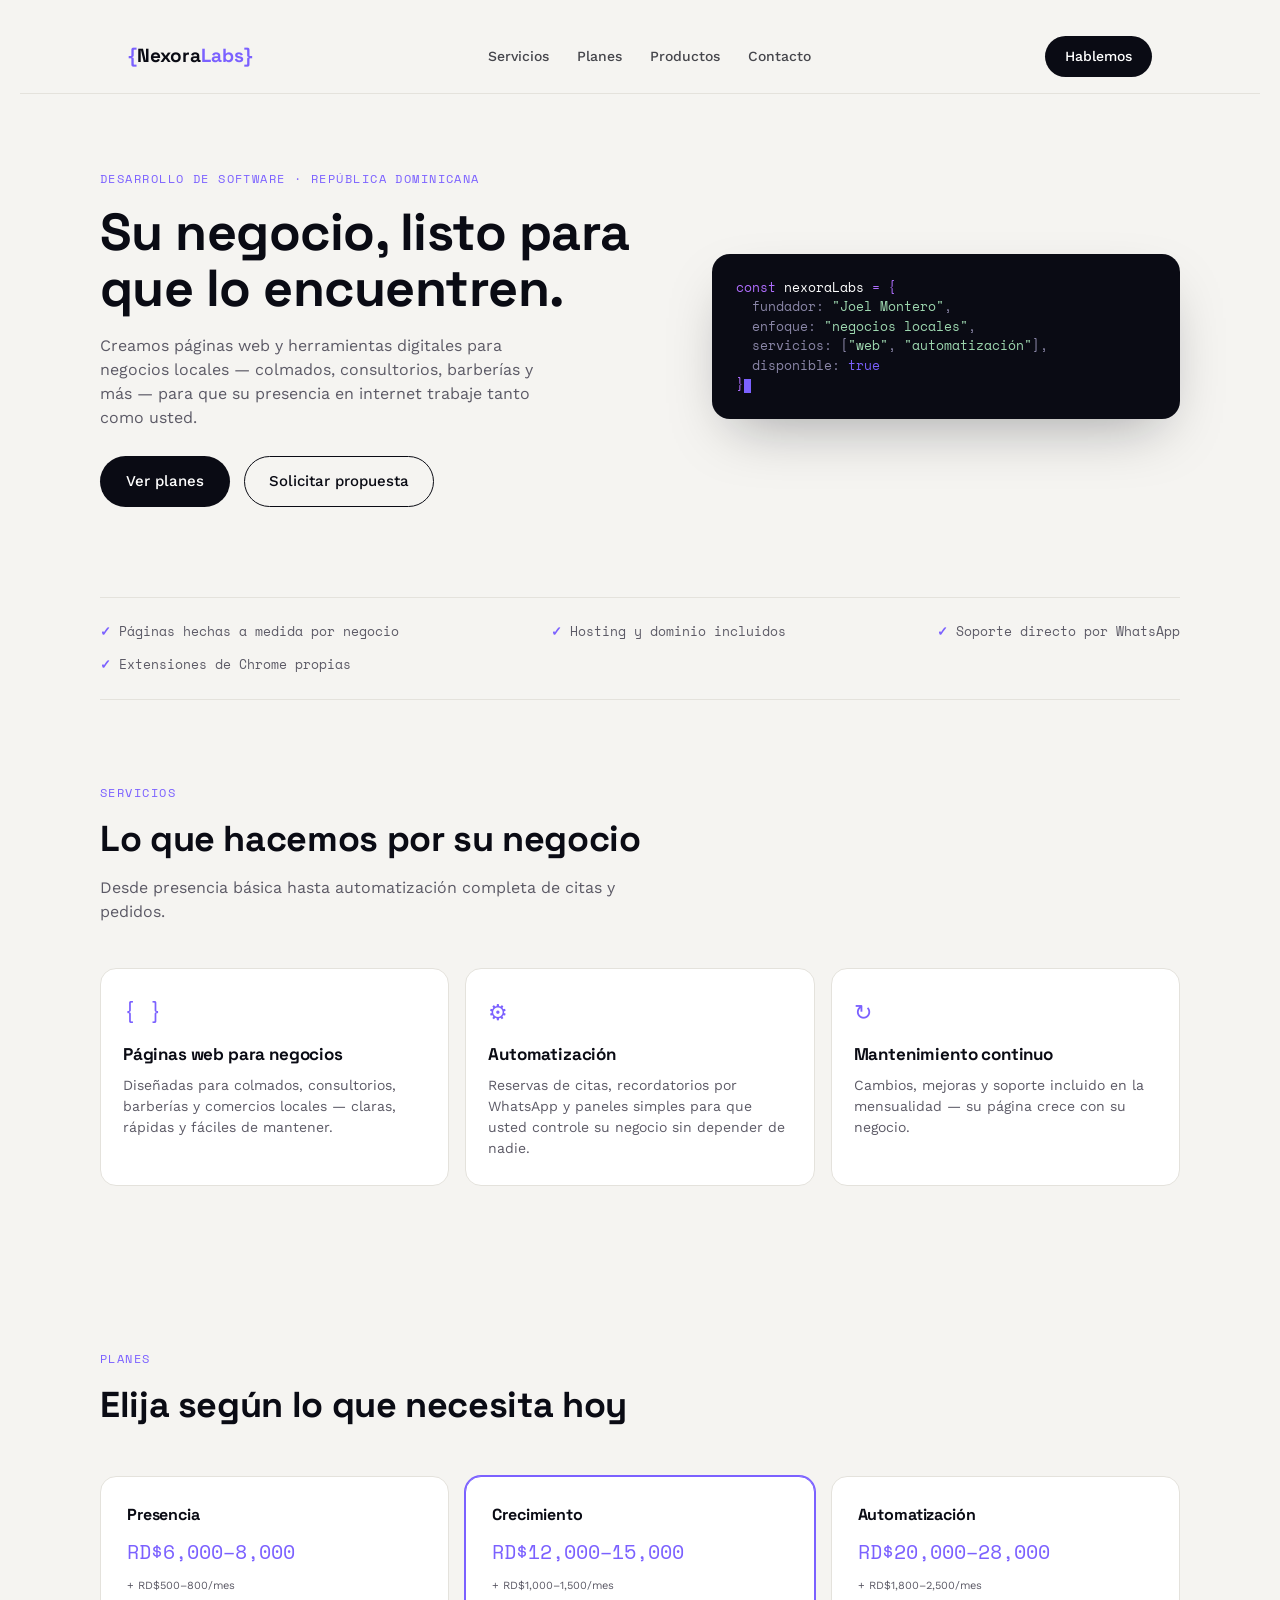
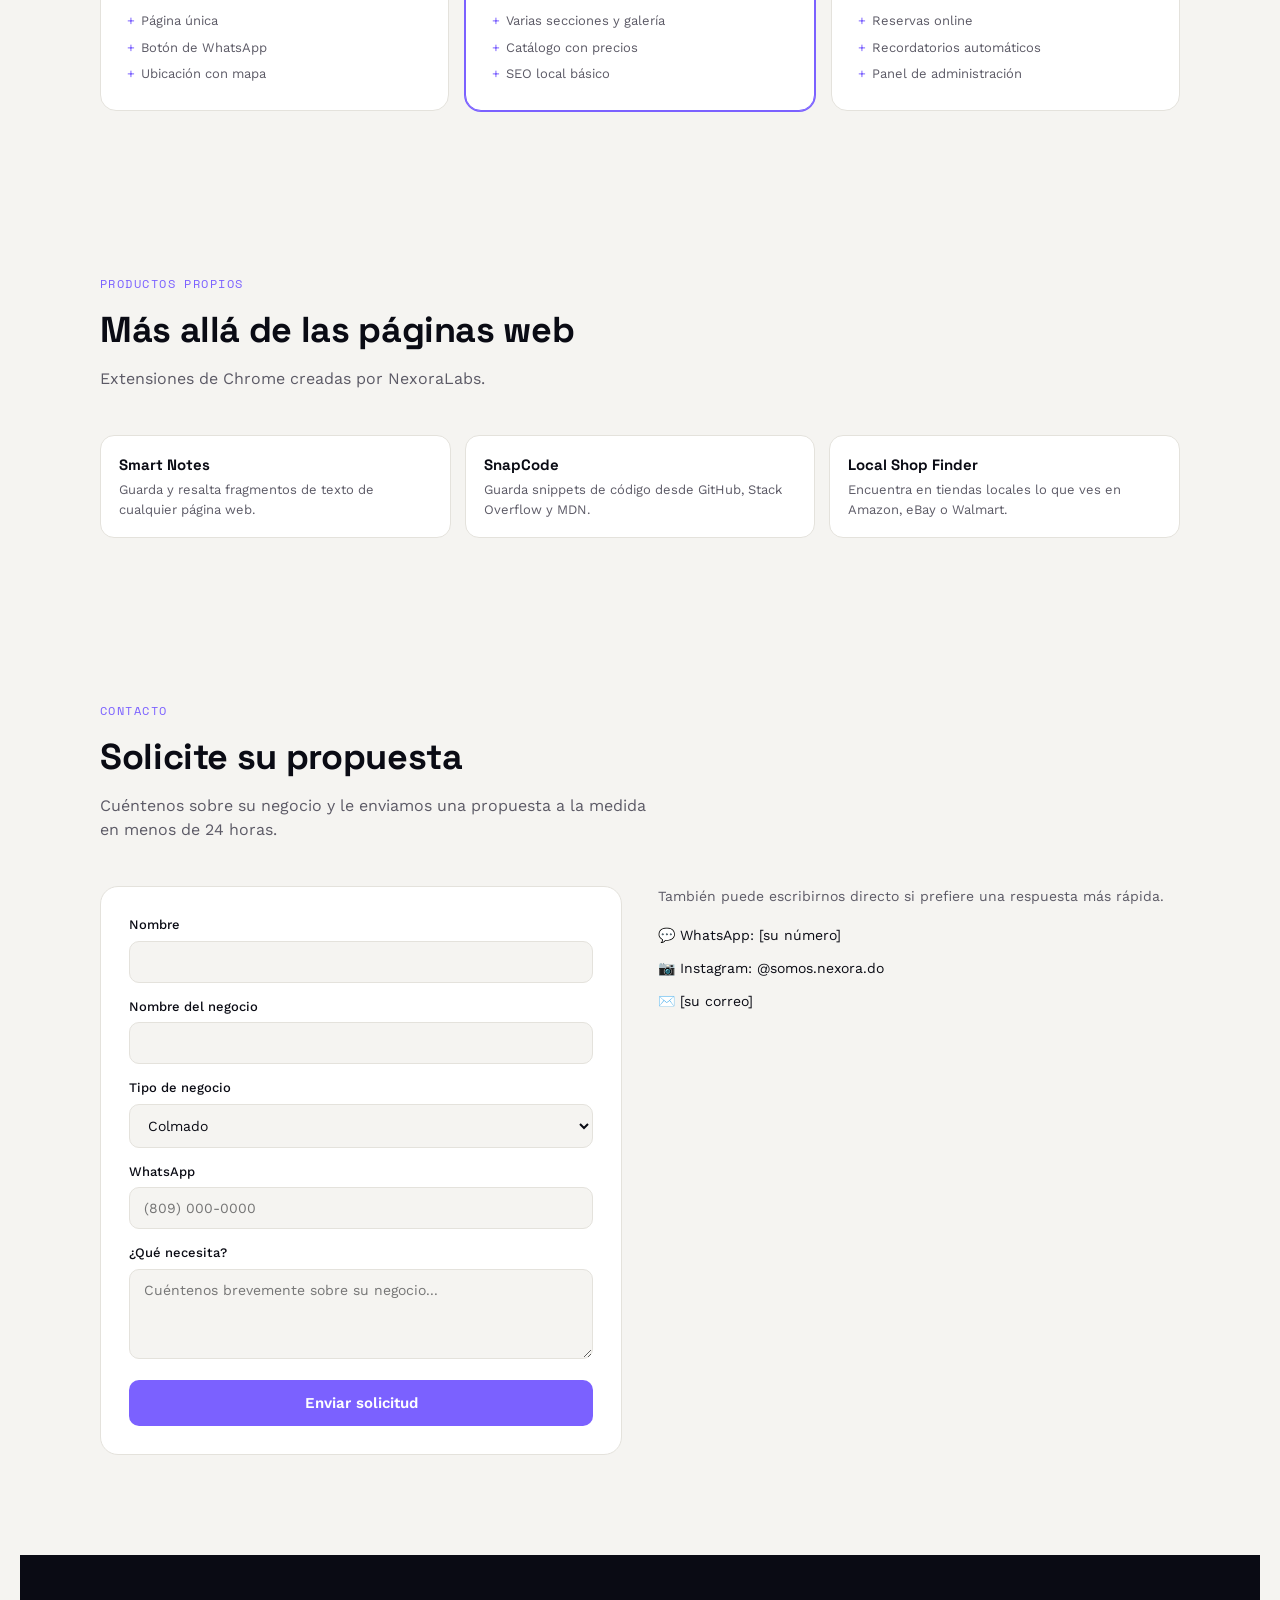
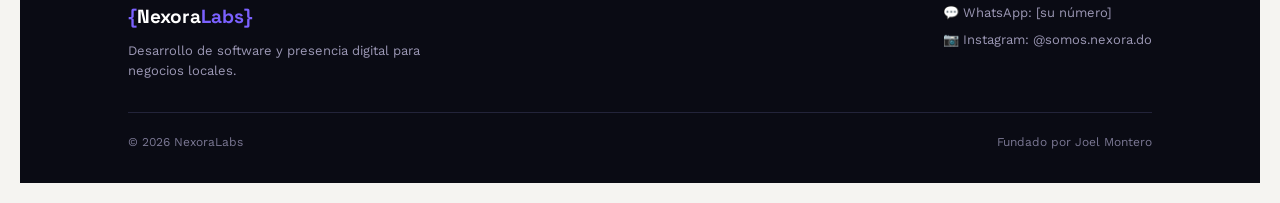
==== index.html @ 8084c81e "Refactor styles and structure for improved responsiveness and readability; add initial HTML layout a" ====
<!DOCTYPE html>
<html lang="es">
<head>
<meta charset="UTF-8">
<meta name="viewport" content="width=device-width, initial-scale=1.0">
<title>NexoraLabs — Páginas web y automatización para negocios locales</title>
<meta name="description" content="NexoraLabs crea páginas web y herramientas de automatización para negocios locales en República Dominicana: colmados, consultorios, barberías y más. Presencia digital, reservas online y soporte incluido.">
<meta name="keywords" content="páginas web República Dominicana, diseño web negocios locales, página web colmado, página web consultorio dental, NexoraLabs, presencia digital Santo Domingo">
<meta name="robots" content="index, follow">
<meta name="author" content="Joel Montero — NexoraLabs">
<link rel="canonical" href="https://nexoralabs.com/">

<meta property="og:type" content="website">
<meta property="og:title" content="NexoraLabs — Presencia digital para tu negocio">
<meta property="og:description" content="Páginas web y automatización para negocios locales: colmados, consultorios, barberías y más. Presencia digital lista en días, no en meses.">
<meta property="og:url" content="https://nexoralabs.com/">
<meta property="og:locale" content="es_DO">

<meta name="twitter:card" content="summary">
<meta name="twitter:title" content="NexoraLabs — Presencia digital para tu negocio">
<meta name="twitter:description" content="Páginas web y automatización para negocios locales en República Dominicana.">
<link rel="icon" type="image/svg+xml" href="data:image/svg+xml,%3Csvg xmlns='http://www.w3.org/2000/svg' viewBox='0 0 64 64'%3E%3Crect width='64' height='64' rx='14' fill='%230A0B14'/%3E%3Ctext x='32' y='42' font-family='monospace' font-size='30' font-weight='700' fill='%237B61FF' text-anchor='middle'%3E%7B%7D%3C/text%3E%3C/svg%3E">
<link rel="preconnect" href="https://fonts.googleapis.com">
<link href="https://fonts.googleapis.com/css2?family=Space+Grotesk:wght@500;600;700&family=Work+Sans:wght@400;500;600&family=Space+Mono:wght@400;700&display=swap" rel="stylesheet">
<link rel="stylesheet" href="styles.css">
</head>
<body>

<header>
  <div class="wrap nav">
    <div class="logo"><span class="brace">{</span>Nexora<span class="brace">Labs</span><span class="brace">}</span></div>
    <nav class="nav-links" id="navLinks">
      <a href="#servicios">Servicios</a>
      <a href="#planes">Planes</a>
      <a href="#productos">Productos</a>
      <a href="#contacto">Contacto</a>
    </nav>
    <div style="display:flex; align-items:center; gap:10px;">
      <a href="#contacto" class="nav-cta">Hablemos</a>
      <button class="menu-btn" id="menuBtn" aria-label="Abrir menú">☰</button>
    </div>
  </div>
</header>

<section class="wrap hero">
  <div>
    <span class="eyebrow">Desarrollo de software · República Dominicana</span>
    <h1>Su negocio, listo para que lo encuentren.</h1>
    <p>Creamos páginas web y herramientas digitales para negocios locales — colmados, consultorios, barberías y más — para que su presencia en internet trabaje tanto como usted.</p>
    <div class="hero-ctas">
      <a href="#planes" class="btn-primary">Ver planes</a>
      <a href="#contacto" class="btn-ghost">Solicitar propuesta</a>
    </div>
  </div>

  <div class="code-card">
    <div class="l1">const <span style="color:#fff">nexoraLabs</span> = {</div>
    <div class="l2">fundador: <span class="str">"Joel Montero"</span>,</div>
    <div class="l2">enfoque: <span class="str">"negocios locales"</span>,</div>
    <div class="l2">servicios: [<span class="str">"web"</span>, <span class="str">"automatización"</span>],</div>
    <div class="l2">disponible: <span class="kw">true</span></div>
    <div class="l1">}<span class="cursor"></span></div>
  </div>
</section>

<div class="wrap trust">
  <div class="trust-grid">
    <div class="trust-item">Páginas hechas a medida por negocio</div>
    <div class="trust-item">Hosting y dominio incluidos</div>
    <div class="trust-item">Soporte directo por WhatsApp</div>
    <div class="trust-item">Extensiones de Chrome propias</div>
  </div>
</div>

<section class="section wrap" id="servicios">
  <div class="section-head">
    <span class="eyebrow">Servicios</span>
    <h2>Lo que hacemos por su negocio</h2>
    <p>Desde presencia básica hasta automatización completa de citas y pedidos.</p>
  </div>
  <div class="services-grid">
    <div class="service-card"><div class="brace-icon">{ }</div><h3>Páginas web para negocios</h3><p>Diseñadas para colmados, consultorios, barberías y comercios locales — claras, rápidas y fáciles de mantener.</p></div>
    <div class="service-card"><div class="brace-icon">⚙</div><h3>Automatización</h3><p>Reservas de citas, recordatorios por WhatsApp y paneles simples para que usted controle su negocio sin depender de nadie.</p></div>
    <div class="service-card"><div class="brace-icon">↻</div><h3>Mantenimiento continuo</h3><p>Cambios, mejoras y soporte incluido en la mensualidad — su página crece con su negocio.</p></div>
  </div>
</section>

<section class="section wrap" id="planes">
  <div class="section-head">
    <span class="eyebrow">Planes</span>
    <h2>Elija según lo que necesita hoy</h2>
  </div>
  <div class="plans">
    <div class="plan-card">
      <h3>Presencia</h3>
      <div class="plan-price">RD$6,000–8,000<br><small>+ RD$500–800/mes</small></div>
      <div class="plan-list">
        <div><span>+</span>Página única</div>
        <div><span>+</span>Botón de WhatsApp</div>
        <div><span>+</span>Ubicación con mapa</div>
      </div>
    </div>
    <div class="plan-card highlight">
      <h3>Crecimiento</h3>
      <div class="plan-price">RD$12,000–15,000<br><small>+ RD$1,000–1,500/mes</small></div>
      <div class="plan-list">
        <div><span>+</span>Varias secciones y galería</div>
        <div><span>+</span>Catálogo con precios</div>
        <div><span>+</span>SEO local básico</div>
      </div>
    </div>
    <div class="plan-card">
      <h3>Automatización</h3>
      <div class="plan-price">RD$20,000–28,000<br><small>+ RD$1,800–2,500/mes</small></div>
      <div class="plan-list">
        <div><span>+</span>Reservas online</div>
        <div><span>+</span>Recordatorios automáticos</div>
        <div><span>+</span>Panel de administración</div>
      </div>
    </div>
  </div>
</section>

<section class="section wrap" id="productos">
  <div class="section-head">
    <span class="eyebrow">Productos propios</span>
    <h2>Más allá de las páginas web</h2>
    <p>Extensiones de Chrome creadas por NexoraLabs.</p>
  </div>
  <div class="products-strip">
    <div class="product-pill"><b>Smart Notes</b><span>Guarda y resalta fragmentos de texto de cualquier página web.</span></div>
    <div class="product-pill"><b>SnapCode</b><span>Guarda snippets de código desde GitHub, Stack Overflow y MDN.</span></div>
    <div class="product-pill"><b>Local Shop Finder</b><span>Encuentra en tiendas locales lo que ves en Amazon, eBay o Walmart.</span></div>
  </div>
</section>

<section class="section wrap" id="contacto">
  <div class="section-head">
    <span class="eyebrow">Contacto</span>
    <h2>Solicite su propuesta</h2>
    <p>Cuéntenos sobre su negocio y le enviamos una propuesta a la medida en menos de 24 horas.</p>
  </div>
  <div class="contact-grid">
    <form class="contact-form" id="contactForm" action="https://formspree.io/f/xrpzrrrn" method="POST">
      <div class="field">
        <label for="nombre">Nombre</label>
        <input type="text" id="nombre" name="nombre" required>
      </div>
      <div class="field">
        <label for="negocio">Nombre del negocio</label>
        <input type="text" id="negocio" name="negocio" required>
      </div>
      <div class="field">
        <label for="tipo">Tipo de negocio</label>
        <select id="tipo" name="tipo">
          <option>Colmado</option>
          <option>Consultorio dental</option>
          <option>Barbería</option>
          <option>Otro negocio local</option>
        </select>
      </div>
      <div class="field">
        <label for="whatsapp">WhatsApp</label>
        <input type="tel" id="whatsapp" name="whatsapp" placeholder="(809) 000-0000" required>
      </div>
      <div class="field">
        <label for="mensaje">¿Qué necesita?</label>
        <textarea id="mensaje" name="mensaje" placeholder="Cuéntenos brevemente sobre su negocio..."></textarea>
      </div>
      <button type="submit" class="form-submit" id="formSubmit">Enviar solicitud</button>
      <div class="form-msg" id="formMsg"></div>
    </form>

    <div class="contact-side">
      <p>También puede escribirnos directo si prefiere una respuesta más rápida.</p>
      <div class="contact-detail">💬 WhatsApp: [su número]</div>
      <div class="contact-detail">📷 Instagram: @somos.nexora.do</div>
      <div class="contact-detail">✉️ [su correo]</div>
    </div>
  </div>
</section>

<footer>
  <div class="wrap">
    <div class="foot-top">
      <div>
        <div class="logo" style="margin-bottom:10px;"><span class="brace">{</span>Nexora<span class="brace">Labs</span><span class="brace">}</span></div>
        <p style="max-width:300px;">Desarrollo de software y presencia digital para negocios locales.</p>
      </div>
      <div>
        <p style="margin-bottom:8px;">💬 WhatsApp: [su número]</p>
        <p>📷 Instagram: @somos.nexora.do</p>
      </div>
    </div>
    <div class="foot-bottom">
      <span>© 2026 NexoraLabs</span>
      <span>Fundado por Joel Montero</span>
    </div>
  </div>
</footer>

<script src="script.js"></script>
</body>
</html>
---- styles.css ----
:root {
  --ink: #0a0b14;
  --bg: #f5f4f1;
  --card: #ffffff;
  --violet: #7b61ff;
  --lila: #b06eff;
  --violet-soft: #ede9ff;
  --line: #e4e2dc;
  --text-soft: #5c5a66;
  --green: #3eae5c;
  --green-bg: #e8f6ec;
  --red: #c6482e;
  --red-bg: #fbeae6;
}
* {
  box-sizing: border-box;
  margin: 0;
  padding: 0;
}
html {
  scroll-behavior: smooth;
}
body {
  background: var(--bg);
  color: var(--ink);
  font-family: "Work Sans", sans-serif;
  line-height: 1.5;
  -webkit-font-smoothing: antialiased;
  margin: 20px;
}
h1,
h2,
h3 {
  font-family: "Space Grotesk", sans-serif;
  letter-spacing: -0.01em;
}
a {
  color: inherit;
  text-decoration: none;
}
.wrap {
  max-width: 1080px;
  margin: 0 auto;
  padding: 0 clamp(18px, 5vw, 28px);
}
.eyebrow {
  font-family: "Space Mono", monospace;
  font-size: 12px;
  text-transform: uppercase;
  letter-spacing: 0.12em;
  color: var(--violet);
}
.brace {
  color: var(--violet);
}

header {
  position: sticky;
  top: 0;
  z-index: 50;
  background: rgba(245, 244, 241, 0.9);
  backdrop-filter: blur(6px);
  border-bottom: 1px solid var(--line);
}
.nav {
  display: flex;
  align-items: center;
  justify-content: space-between;
  padding: 16px clamp(18px, 5vw, 28px);
}
.logo {
  font-family: "Space Grotesk", sans-serif;
  font-size: 19px;
  font-weight: 700;
}
.nav-links {
  display: flex;
  gap: 28px;
  font-size: 14px;
  font-weight: 500;
}
.nav-links a {
  opacity: 0.75;
}
.nav-cta {
  background: var(--ink);
  color: #fff;
  padding: 10px 20px;
  border-radius: 100px;
  font-size: 14px;
  font-weight: 500;
  border: none;
  cursor: pointer;
  font-family: inherit;
}
.menu-btn {
  display: none;
  background: none;
  border: none;
  font-size: 22px;
  cursor: pointer;
  color: var(--ink);
}
@media (max-width: 720px) {
  .nav-links {
    display: none;
    position: absolute;
    top: 100%;
    left: 0;
    right: 0;
    background: var(--bg);
    flex-direction: column;
    gap: 0;
    border-bottom: 1px solid var(--line);
    padding: 8px 0;
    box-shadow: 0 12px 24px -12px rgba(10, 11, 20, 0.15);
  }
  .nav-links.open {
    display: flex;
  }
  .nav-links a {
    padding: 14px clamp(18px, 5vw, 28px);
    border-top: 1px solid var(--line);
  }
  .nav-links a:first-child {
    border-top: none;
  }
  .menu-btn {
    display: block;
  }
  .nav-cta {
    display: none;
  }
}

.hero {
  padding: 72px 0 90px;
  display: grid;
  grid-template-columns: 1.1fr 0.9fr;
  gap: 40px;
  align-items: center;
}
@media (max-width: 900px) {
  .hero {
    grid-template-columns: 1fr;
    gap: 32px;
    padding: 48px 0 56px;
  }
}
.hero h1 {
  font-size: clamp(34px, 5vw, 52px);
  line-height: 1.08;
  margin: 14px 0 18px;
}
.hero p {
  font-size: 16px;
  color: var(--text-soft);
  max-width: 460px;
  margin-bottom: 26px;
}
.hero-ctas {
  display: flex;
  gap: 14px;
  flex-wrap: wrap;
}
.btn-primary {
  background: var(--ink);
  color: #fff;
  padding: 14px 26px;
  border-radius: 100px;
  font-weight: 500;
  font-size: 15px;
  border: none;
  cursor: pointer;
  font-family: inherit;
}
.btn-ghost {
  border: 1px solid var(--ink);
  color: var(--ink);
  padding: 13px 24px;
  border-radius: 100px;
  font-weight: 500;
  font-size: 15px;
  background: none;
  cursor: pointer;
  font-family: inherit;
}

.code-card {
  background: var(--ink);
  border-radius: 18px;
  padding: 24px;
  font-family: "Space Mono", monospace;
  font-size: 13px;
  color: #c9c2e0;
  box-shadow: 0 24px 60px -20px rgba(10, 11, 20, 0.35);
}
.code-card .l1 {
  color: var(--lila);
}
.code-card .l2 {
  color: #8b87a8;
  margin-left: 16px;
}
.code-card .kw {
  color: var(--violet);
}
.code-card .str {
  color: #9ed8b0;
}
.cursor {
  display: inline-block;
  width: 7px;
  height: 14px;
  background: var(--violet);
  animation: blink 1s infinite;
  vertical-align: middle;
}
@keyframes blink {
  0%,
  50% {
    opacity: 1;
  }
  51%,
  100% {
    opacity: 0;
  }
}

.trust {
  border-top: 1px solid var(--line);
  border-bottom: 1px solid var(--line);
  padding: 24px 0;
}
.trust-grid {
  display: flex;
  flex-wrap: wrap;
  gap: 14px 44px;
  justify-content: space-between;
}
.trust-item {
  display: flex;
  align-items: center;
  gap: 8px;
  font-family: "Space Mono", monospace;
  font-size: 13px;
  color: var(--text-soft);
  white-space: nowrap;
}
.trust-item::before {
  content: "✓";
  color: var(--violet);
  font-weight: 700;
}
@media (max-width: 720px) {
  .trust-grid {
    flex-direction: column;
    gap: 12px;
  }
  .trust-item {
    white-space: normal;
    border-bottom: 1px solid var(--line);
    padding-bottom: 12px;
  }
  .trust-item:last-child {
    border-bottom: none;
    padding-bottom: 0;
  }
}

.section {
  padding: 80px 0;
}
.section-head {
  max-width: 560px;
  margin-bottom: 44px;
}
.section-head h2 {
  font-size: clamp(26px, 3.5vw, 36px);
  margin-top: 8px;
}
.section-head p {
  color: var(--text-soft);
  margin-top: 10px;
}

.services-grid {
  display: grid;
  grid-template-columns: repeat(3, 1fr);
  gap: 16px;
}
@media (max-width: 900px) {
  .services-grid {
    grid-template-columns: repeat(2, 1fr);
  }
}
@media (max-width: 560px) {
  .services-grid {
    grid-template-columns: 1fr;
  }
}
.service-card {
  background: var(--card);
  border: 1px solid var(--line);
  border-radius: 16px;
  padding: 26px 22px;
}
.service-card .brace-icon {
  font-family: "Space Mono", monospace;
  font-size: 22px;
  color: var(--violet);
  margin-bottom: 14px;
}
.service-card h3 {
  font-size: 17px;
  margin-bottom: 8px;
}
.service-card p {
  font-size: 14px;
  color: var(--text-soft);
}

.plans {
  display: grid;
  grid-template-columns: repeat(3, 1fr);
  gap: 16px;
}
@media (max-width: 900px) {
  .plans {
    grid-template-columns: repeat(2, 1fr);
  }
}
@media (max-width: 560px) {
  .plans {
    grid-template-columns: 1fr;
  }
}
.plan-card {
  background: var(--card);
  border: 1px solid var(--line);
  border-radius: 16px;
  padding: 26px;
}
.plan-card.highlight {
  border-color: var(--violet);
  box-shadow: 0 0 0 1px var(--violet);
}
.plan-card h3 {
  font-size: 16px;
  margin-bottom: 4px;
}
.plan-price {
  font-family: "Space Mono", monospace;
  font-size: 20px;
  margin: 10px 0 4px;
  color: var(--violet);
}
.plan-price small {
  font-size: 11px;
  color: var(--text-soft);
  font-family: "Work Sans", sans-serif;
}
.plan-list {
  margin-top: 14px;
  font-size: 13px;
  color: var(--text-soft);
  display: flex;
  flex-direction: column;
  gap: 7px;
}
.plan-list span {
  color: var(--violet);
  margin-right: 6px;
}

.products-strip {
  display: grid;
  grid-template-columns: repeat(3, 1fr);
  gap: 14px;
}
@media (max-width: 900px) {
  .products-strip {
    grid-template-columns: repeat(2, 1fr);
  }
}
@media (max-width: 560px) {
  .products-strip {
    grid-template-columns: 1fr;
  }
}
.product-pill {
  background: var(--card);
  border: 1px solid var(--line);
  border-radius: 14px;
  padding: 18px;
  font-size: 13px;
}
.product-pill b {
  display: block;
  font-family: "Space Grotesk", sans-serif;
  font-size: 15px;
  margin-bottom: 4px;
}
.product-pill span {
  color: var(--text-soft);
}

/* Formulario de contacto */
.contact-grid {
  display: grid;
  grid-template-columns: 1fr 1fr;
  gap: 36px;
  align-items: start;
}
@media (max-width: 900px) {
  .contact-grid {
    grid-template-columns: 1fr;
    gap: 28px;
  }
}
.contact-form {
  background: var(--card);
  border: 1px solid var(--line);
  border-radius: 18px;
  padding: 28px;
  display: flex;
  flex-direction: column;
  gap: 14px;
}
.field label {
  display: block;
  font-size: 13px;
  font-weight: 500;
  margin-bottom: 6px;
}
.field input,
.field select,
.field textarea {
  width: 100%;
  padding: 12px 14px;
  border-radius: 10px;
  border: 1px solid var(--line);
  font-family: inherit;
  font-size: 14px;
  background: var(--bg);
  color: var(--ink);
}
.field textarea {
  resize: vertical;
  min-height: 90px;
}
.field input:focus,
.field select:focus,
.field textarea:focus {
  outline: 2px solid var(--violet);
  outline-offset: 1px;
}
.form-submit {
  background: var(--violet);
  color: #fff;
  padding: 14px;
  border-radius: 10px;
  border: none;
  font-weight: 600;
  font-size: 15px;
  cursor: pointer;
  font-family: inherit;
}
.form-submit:disabled {
  opacity: 0.6;
  cursor: not-allowed;
}
.form-msg {
  font-size: 13px;
  padding: 12px 14px;
  border-radius: 10px;
  display: none;
}
.form-msg.show {
  display: block;
}
.form-msg.success {
  background: var(--green-bg);
  color: var(--green);
}
.form-msg.error {
  background: var(--red-bg);
  color: var(--red);
}
.contact-side p {
  color: var(--text-soft);
  font-size: 14px;
  margin-bottom: 18px;
}
.contact-detail {
  display: flex;
  align-items: center;
  gap: 10px;
  font-size: 14px;
  margin-bottom: 12px;
}

footer {
  background: var(--ink);
  color: #fff;
  padding: 48px 0 32px;
  margin-top: 20px;
}
.foot-top {
  display: flex;
  justify-content: space-between;
  flex-wrap: wrap;
  gap: 24px;
  margin-bottom: 32px;
}
footer p {
  color: #9c98b5;
  font-size: 13px;
}
.foot-bottom {
  border-top: 1px solid #23243a;
  padding-top: 20px;
  font-size: 12px;
  color: #7a7793;
  display: flex;
  justify-content: space-between;
  flex-wrap: wrap;
  gap: 8px;
}

@media (max-width: 900px) {
  .section {
    padding: 56px 0;
  }
  .contact-form {
    padding: 22px;
  }
}

@media (max-width: 480px) {
  .code-card {
    font-size: 12px;
    padding: 18px;
  }
  .section {
    padding: 48px 0;
  }
  .hero {
    padding: 36px 0 40px;
  }
  .btn-primary,
  .btn-ghost {
    width: 100%;
    text-align: center;
  }
  .hero-ctas {
    flex-direction: column;
  }
  .contact-form {
    padding: 18px;
  }
  .foot-top {
    gap: 20px;
  }
}
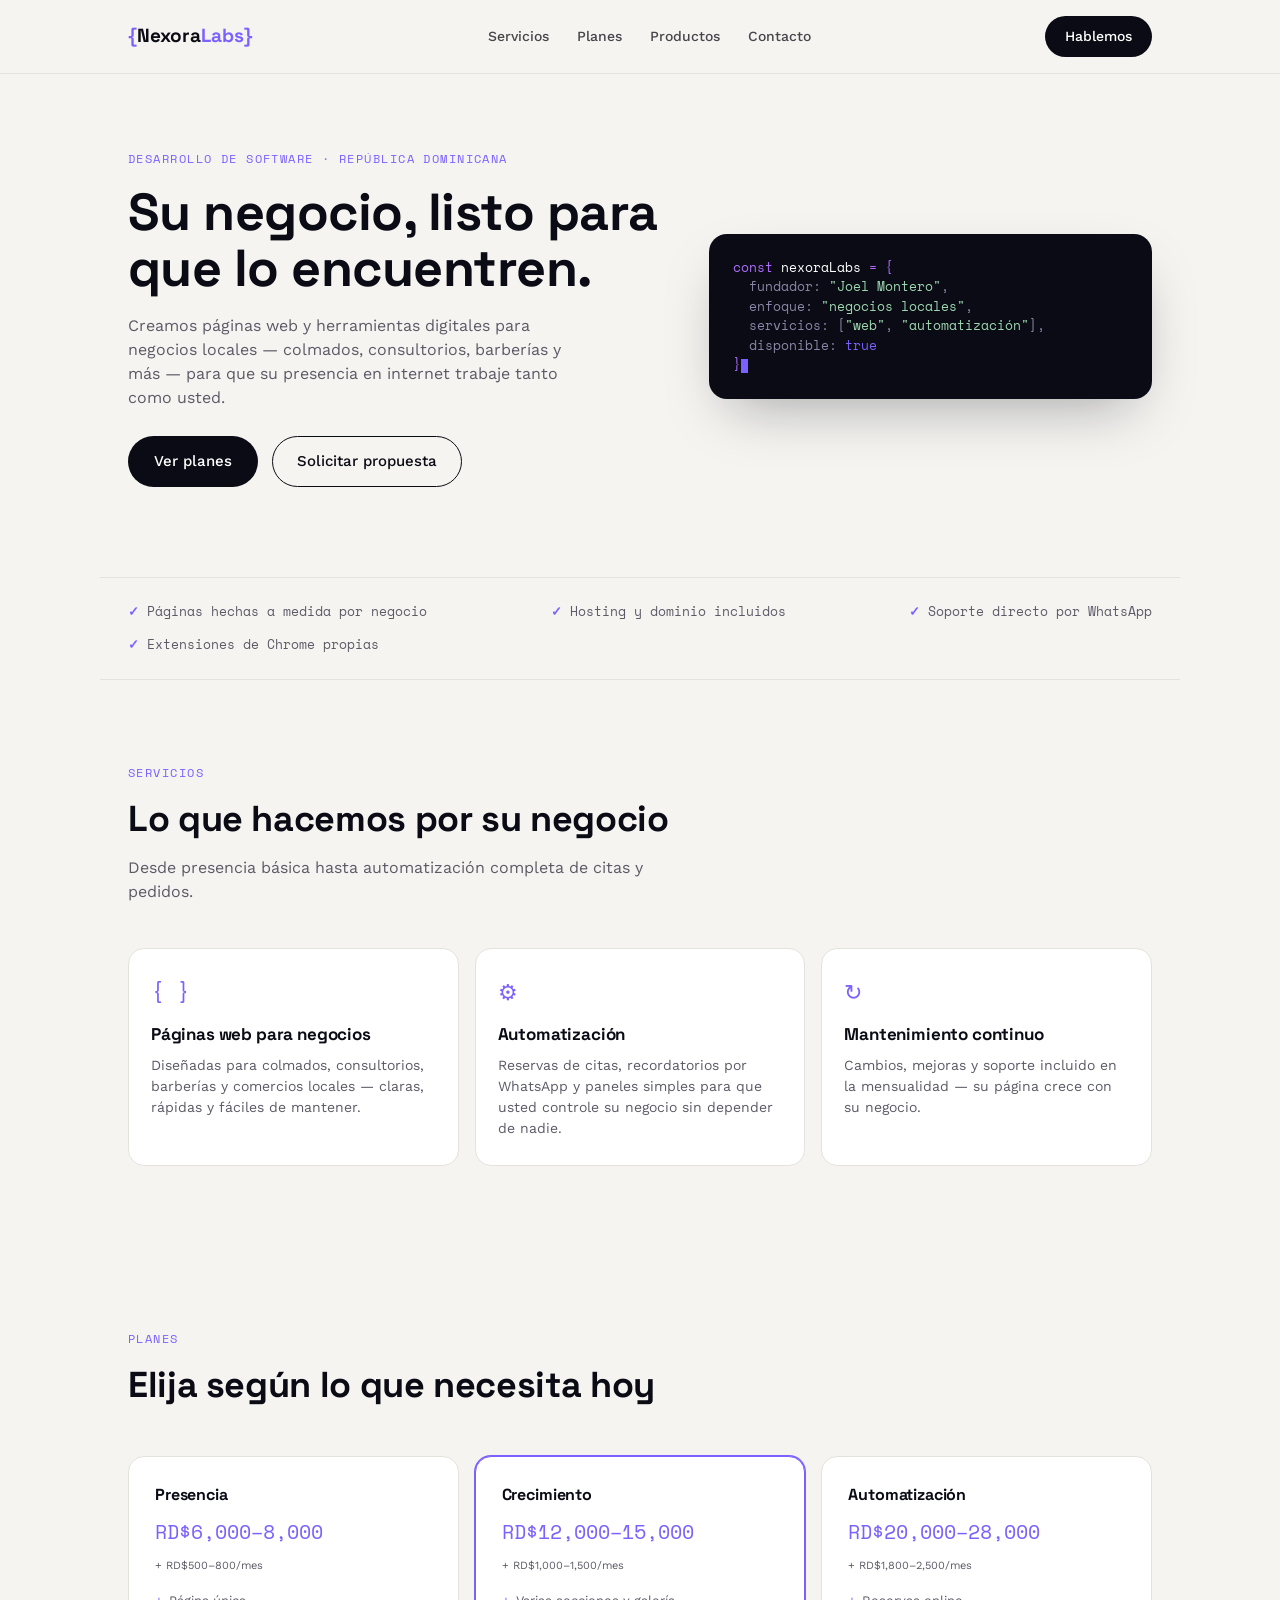
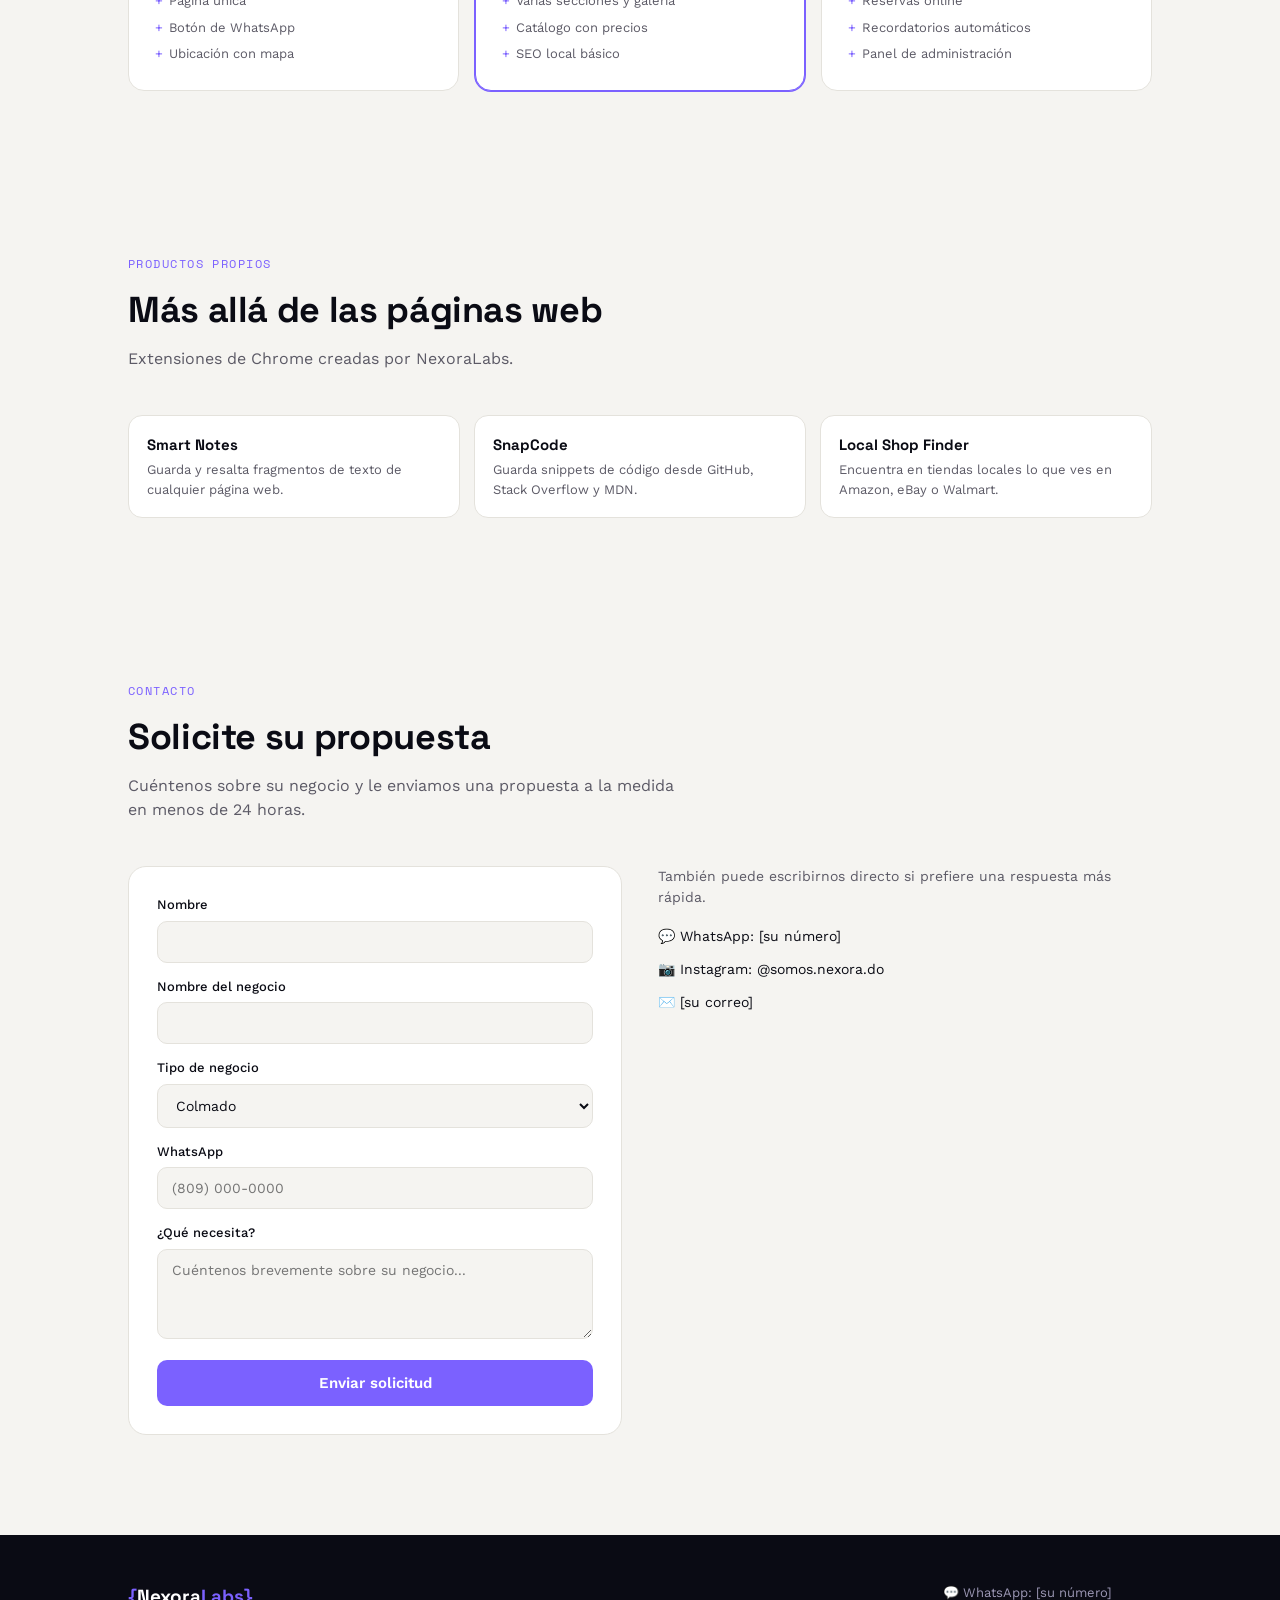
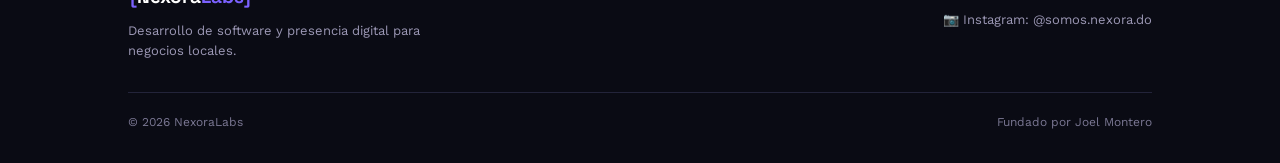
==== commit ac127c10: "Update stylesheet link version and optimize CSS structure for better performance" ====
--- a/index.html
+++ b/index.html
@@ -22,7 +22,7 @@
 <link rel="icon" type="image/svg+xml" href="data:image/svg+xml,%3Csvg xmlns='http://www.w3.org/2000/svg' viewBox='0 0 64 64'%3E%3Crect width='64' height='64' rx='14' fill='%230A0B14'/%3E%3Ctext x='32' y='42' font-family='monospace' font-size='30' font-weight='700' fill='%237B61FF' text-anchor='middle'%3E%7B%7D%3C/text%3E%3C/svg%3E">
 <link rel="preconnect" href="https://fonts.googleapis.com">
 <link href="https://fonts.googleapis.com/css2?family=Space+Grotesk:wght@500;600;700&family=Work+Sans:wght@400;500;600&family=Space+Mono:wght@400;700&display=swap" rel="stylesheet">
-<link rel="stylesheet" href="styles.css">
+<link rel="stylesheet" href="styles.css?v=3">
 </head>
 <body>
 
--- a/styles.css
+++ b/styles.css
@@ -1,565 +1,136 @@
-:root {
-  --ink: #0a0b14;
-  --bg: #f5f4f1;
-  --card: #ffffff;
-  --violet: #7b61ff;
-  --lila: #b06eff;
-  --violet-soft: #ede9ff;
-  --line: #e4e2dc;
-  --text-soft: #5c5a66;
-  --green: #3eae5c;
-  --green-bg: #e8f6ec;
-  --red: #c6482e;
-  --red-bg: #fbeae6;
+:root{
+  --ink:#0A0B14;
+  --bg:#F5F4F1;
+  --card:#FFFFFF;
+  --violet:#7B61FF;
+  --lila:#B06EFF;
+  --violet-soft:#EDE9FF;
+  --line:#E4E2DC;
+  --text-soft:#5C5A66;
+  --green:#3EAE5C;
+  --green-bg:#E8F6EC;
+  --red:#C6482E;
+  --red-bg:#FBEAE6;
 }
-* {
-  box-sizing: border-box;
-  margin: 0;
-  padding: 0;
-}
-html {
-  scroll-behavior: smooth;
-}
-body {
-  background: var(--bg);
-  color: var(--ink);
-  font-family: "Work Sans", sans-serif;
-  line-height: 1.5;
-  -webkit-font-smoothing: antialiased;
-  margin: 20px;
-}
-h1,
-h2,
-h3 {
-  font-family: "Space Grotesk", sans-serif;
-  letter-spacing: -0.01em;
-}
-a {
-  color: inherit;
-  text-decoration: none;
-}
-.wrap {
-  max-width: 1080px;
-  margin: 0 auto;
-  padding: 0 clamp(18px, 5vw, 28px);
-}
-.eyebrow {
-  font-family: "Space Mono", monospace;
-  font-size: 12px;
-  text-transform: uppercase;
-  letter-spacing: 0.12em;
-  color: var(--violet);
-}
-.brace {
-  color: var(--violet);
+*{box-sizing:border-box; margin:0; padding:0;}
+html{scroll-behavior:smooth;}
+body{background:var(--bg); color:var(--ink); font-family:'Work Sans', sans-serif; line-height:1.5; -webkit-font-smoothing:antialiased;}
+h1,h2,h3{font-family:'Space Grotesk', sans-serif; letter-spacing:-0.01em;}
+a{color:inherit; text-decoration:none;}
+.wrap{max-width:1080px; margin:0 auto !important; padding-left:20px !important; padding-right:20px !important;}
+@media(min-width:480px){ .wrap{padding-left:clamp(20px, 5vw, 28px) !important; padding-right:clamp(20px, 5vw, 28px) !important;} }
+.eyebrow{font-family:'Space Mono', monospace; font-size:12px; text-transform:uppercase; letter-spacing:0.12em; color:var(--violet);}
+.brace{color:var(--violet);}
+
+header{position:sticky; top:0; z-index:50; background:rgba(245,244,241,0.9); backdrop-filter:blur(6px); border-bottom:1px solid var(--line);}
+.nav{display:flex; align-items:center; justify-content:space-between; padding:16px clamp(20px, 5vw, 28px);}
+.logo{font-family:'Space Grotesk',sans-serif; font-size:19px; font-weight:700;}
+.nav-links{display:flex; gap:28px; font-size:14px; font-weight:500;}
+.nav-links a{opacity:0.75;}
+.nav-cta{background:var(--ink); color:#fff; padding:10px 20px; border-radius:100px; font-size:14px; font-weight:500; border:none; cursor:pointer; font-family:inherit;}
+.menu-btn{display:none; background:none; border:none; font-size:22px; cursor:pointer; color:var(--ink);}
+@media(max-width:720px){
+  .nav-links{display:none; position:absolute; top:100%; left:0; right:0; background:var(--bg); flex-direction:column; gap:0; border-bottom:1px solid var(--line); padding:8px 0; box-shadow:0 12px 24px -12px rgba(10,11,20,0.15);}
+  .nav-links.open{display:flex;}
+  .nav-links a{padding:14px clamp(20px, 5vw, 28px); border-top:1px solid var(--line);}
+  .nav-links a:first-child{border-top:none;}
+  .menu-btn{display:block;}
+  .nav-cta{display:none;}
 }
 
-header {
-  position: sticky;
-  top: 0;
-  z-index: 50;
-  background: rgba(245, 244, 241, 0.9);
-  backdrop-filter: blur(6px);
-  border-bottom: 1px solid var(--line);
-}
-.nav {
-  display: flex;
-  align-items: center;
-  justify-content: space-between;
-  padding: 16px clamp(18px, 5vw, 28px);
-}
-.logo {
-  font-family: "Space Grotesk", sans-serif;
-  font-size: 19px;
-  font-weight: 700;
-}
-.nav-links {
-  display: flex;
-  gap: 28px;
-  font-size: 14px;
-  font-weight: 500;
-}
-.nav-links a {
-  opacity: 0.75;
-}
-.nav-cta {
-  background: var(--ink);
-  color: #fff;
-  padding: 10px 20px;
-  border-radius: 100px;
-  font-size: 14px;
-  font-weight: 500;
-  border: none;
-  cursor: pointer;
-  font-family: inherit;
-}
-.menu-btn {
-  display: none;
-  background: none;
-  border: none;
-  font-size: 22px;
-  cursor: pointer;
-  color: var(--ink);
-}
-@media (max-width: 720px) {
-  .nav-links {
-    display: none;
-    position: absolute;
-    top: 100%;
-    left: 0;
-    right: 0;
-    background: var(--bg);
-    flex-direction: column;
-    gap: 0;
-    border-bottom: 1px solid var(--line);
-    padding: 8px 0;
-    box-shadow: 0 12px 24px -12px rgba(10, 11, 20, 0.15);
-  }
-  .nav-links.open {
-    display: flex;
-  }
-  .nav-links a {
-    padding: 14px clamp(18px, 5vw, 28px);
-    border-top: 1px solid var(--line);
-  }
-  .nav-links a:first-child {
-    border-top: none;
-  }
-  .menu-btn {
-    display: block;
-  }
-  .nav-cta {
-    display: none;
-  }
+.hero{padding:72px 0 90px; display:grid; grid-template-columns:1.1fr 0.9fr; gap:40px; align-items:center;}
+@media(max-width:900px){ .hero{grid-template-columns:1fr; gap:32px; padding:48px 0 56px;} }
+.hero h1{font-size:clamp(34px,5vw,52px); line-height:1.08; margin:14px 0 18px;}
+.hero p{font-size:16px; color:var(--text-soft); max-width:460px; margin-bottom:26px;}
+.hero-ctas{display:flex; gap:14px; flex-wrap:wrap;}
+.btn-primary{background:var(--ink); color:#fff; padding:14px 26px; border-radius:100px; font-weight:500; font-size:15px; border:none; cursor:pointer; font-family:inherit;}
+.btn-ghost{border:1px solid var(--ink); color:var(--ink); padding:13px 24px; border-radius:100px; font-weight:500; font-size:15px; background:none; cursor:pointer; font-family:inherit;}
+
+.code-card{background:var(--ink); border-radius:18px; padding:24px; font-family:'Space Mono',monospace; font-size:13px; color:#C9C2E0; box-shadow:0 24px 60px -20px rgba(10,11,20,0.35);}
+.code-card .l1{color:var(--lila);}
+.code-card .l2{color:#8B87A8; margin-left:16px;}
+.code-card .kw{color:var(--violet);}
+.code-card .str{color:#9ED8B0;}
+.cursor{display:inline-block; width:7px; height:14px; background:var(--violet); animation:blink 1s infinite; vertical-align:middle;}
+@keyframes blink{0%,50%{opacity:1;}51%,100%{opacity:0;}}
+
+.trust{border-top:1px solid var(--line); border-bottom:1px solid var(--line); padding:24px 0;}
+.trust-grid{display:flex; flex-wrap:wrap; gap:14px 44px; justify-content:space-between;}
+.trust-item{display:flex; align-items:center; gap:8px; font-family:'Space Mono',monospace; font-size:13px; color:var(--text-soft); white-space:nowrap;}
+.trust-item::before{content:'✓'; color:var(--violet); font-weight:700;}
+@media(max-width:720px){
+  .trust-grid{flex-direction:column; gap:12px;}
+  .trust-item{white-space:normal; border-bottom:1px solid var(--line); padding-bottom:12px;}
+  .trust-item:last-child{border-bottom:none; padding-bottom:0;}
 }
 
-.hero {
-  padding: 72px 0 90px;
-  display: grid;
-  grid-template-columns: 1.1fr 0.9fr;
-  gap: 40px;
-  align-items: center;
+.section{padding:80px 0;}
+.section-head{max-width:560px; margin-bottom:44px;}
+.section-head h2{font-size:clamp(26px,3.5vw,36px); margin-top:8px;}
+.section-head p{color:var(--text-soft); margin-top:10px;}
+
+.services-grid{display:grid; grid-template-columns:repeat(3,1fr); gap:16px;}
+@media(max-width:900px){.services-grid{grid-template-columns:repeat(2,1fr);}}
+@media(max-width:560px){.services-grid{grid-template-columns:1fr;}}
+.service-card{background:var(--card); border:1px solid var(--line); border-radius:16px; padding:26px 22px;}
+.service-card .brace-icon{font-family:'Space Mono',monospace; font-size:22px; color:var(--violet); margin-bottom:14px;}
+.service-card h3{font-size:17px; margin-bottom:8px;}
+.service-card p{font-size:14px; color:var(--text-soft);}
+
+.plans{display:grid; grid-template-columns:repeat(3,1fr); gap:16px;}
+@media(max-width:900px){.plans{grid-template-columns:repeat(2,1fr);}}
+@media(max-width:560px){.plans{grid-template-columns:1fr;}}
+.plan-card{background:var(--card); border:1px solid var(--line); border-radius:16px; padding:26px;}
+.plan-card.highlight{border-color:var(--violet); box-shadow:0 0 0 1px var(--violet);}
+.plan-card h3{font-size:16px; margin-bottom:4px;}
+.plan-price{font-family:'Space Mono',monospace; font-size:20px; margin:10px 0 4px; color:var(--violet);}
+.plan-price small{font-size:11px; color:var(--text-soft); font-family:'Work Sans',sans-serif;}
+.plan-list{margin-top:14px; font-size:13px; color:var(--text-soft); display:flex; flex-direction:column; gap:7px;}
+.plan-list span{color:var(--violet); margin-right:6px;}
+
+.products-strip{display:grid; grid-template-columns:repeat(3,1fr); gap:14px;}
+@media(max-width:900px){.products-strip{grid-template-columns:repeat(2,1fr);}}
+@media(max-width:560px){.products-strip{grid-template-columns:1fr;}}
+.product-pill{background:var(--card); border:1px solid var(--line); border-radius:14px; padding:18px; font-size:13px;}
+.product-pill b{display:block; font-family:'Space Grotesk',sans-serif; font-size:15px; margin-bottom:4px;}
+.product-pill span{color:var(--text-soft);}
+
+/* Formulario de contacto */
+.contact-grid{display:grid; grid-template-columns:1fr 1fr; gap:36px; align-items:start;}
+@media(max-width:900px){.contact-grid{grid-template-columns:1fr; gap:28px;}}
+.contact-form{background:var(--card); border:1px solid var(--line); border-radius:18px; padding:28px; display:flex; flex-direction:column; gap:14px;}
+.field label{display:block; font-size:13px; font-weight:500; margin-bottom:6px;}
+.field input, .field select, .field textarea{
+  width:100%; padding:12px 14px; border-radius:10px; border:1px solid var(--line);
+  font-family:inherit; font-size:14px; background:var(--bg); color:var(--ink);
 }
-@media (max-width: 900px) {
-  .hero {
-    grid-template-columns: 1fr;
-    gap: 32px;
-    padding: 48px 0 56px;
-  }
-}
-.hero h1 {
-  font-size: clamp(34px, 5vw, 52px);
-  line-height: 1.08;
-  margin: 14px 0 18px;
-}
-.hero p {
-  font-size: 16px;
-  color: var(--text-soft);
-  max-width: 460px;
-  margin-bottom: 26px;
-}
-.hero-ctas {
-  display: flex;
-  gap: 14px;
-  flex-wrap: wrap;
-}
-.btn-primary {
-  background: var(--ink);
-  color: #fff;
-  padding: 14px 26px;
-  border-radius: 100px;
-  font-weight: 500;
-  font-size: 15px;
-  border: none;
-  cursor: pointer;
-  font-family: inherit;
-}
-.btn-ghost {
-  border: 1px solid var(--ink);
-  color: var(--ink);
-  padding: 13px 24px;
-  border-radius: 100px;
-  font-weight: 500;
-  font-size: 15px;
-  background: none;
-  cursor: pointer;
-  font-family: inherit;
+.field textarea{resize:vertical; min-height:90px;}
+.field input:focus, .field select:focus, .field textarea:focus{outline:2px solid var(--violet); outline-offset:1px;}
+.form-submit{background:var(--violet); color:#fff; padding:14px; border-radius:10px; border:none; font-weight:600; font-size:15px; cursor:pointer; font-family:inherit;}
+.form-submit:disabled{opacity:0.6; cursor:not-allowed;}
+.form-msg{font-size:13px; padding:12px 14px; border-radius:10px; display:none;}
+.form-msg.show{display:block;}
+.form-msg.success{background:var(--green-bg); color:var(--green);}
+.form-msg.error{background:var(--red-bg); color:var(--red);}
+.contact-side p{color:var(--text-soft); font-size:14px; margin-bottom:18px;}
+.contact-detail{display:flex; align-items:center; gap:10px; font-size:14px; margin-bottom:12px;}
+
+footer{background:var(--ink); color:#fff; padding:48px 0 32px; margin-top:20px;}
+.foot-top{display:flex; justify-content:space-between; flex-wrap:wrap; gap:24px; margin-bottom:32px;}
+footer p{color:#9C98B5; font-size:13px;}
+.foot-bottom{border-top:1px solid #23243A; padding-top:20px; font-size:12px; color:#7A7793; display:flex; justify-content:space-between; flex-wrap:wrap; gap:8px;}
+
+@media(max-width:900px){
+  .section{padding:56px 0;}
+  .contact-form{padding:22px;}
 }
 
-.code-card {
-  background: var(--ink);
-  border-radius: 18px;
-  padding: 24px;
-  font-family: "Space Mono", monospace;
-  font-size: 13px;
-  color: #c9c2e0;
-  box-shadow: 0 24px 60px -20px rgba(10, 11, 20, 0.35);
-}
-.code-card .l1 {
-  color: var(--lila);
-}
-.code-card .l2 {
-  color: #8b87a8;
-  margin-left: 16px;
-}
-.code-card .kw {
-  color: var(--violet);
-}
-.code-card .str {
-  color: #9ed8b0;
-}
-.cursor {
-  display: inline-block;
-  width: 7px;
-  height: 14px;
-  background: var(--violet);
-  animation: blink 1s infinite;
-  vertical-align: middle;
-}
-@keyframes blink {
-  0%,
-  50% {
-    opacity: 1;
-  }
-  51%,
-  100% {
-    opacity: 0;
-  }
-}
-
-.trust {
-  border-top: 1px solid var(--line);
-  border-bottom: 1px solid var(--line);
-  padding: 24px 0;
-}
-.trust-grid {
-  display: flex;
-  flex-wrap: wrap;
-  gap: 14px 44px;
-  justify-content: space-between;
-}
-.trust-item {
-  display: flex;
-  align-items: center;
-  gap: 8px;
-  font-family: "Space Mono", monospace;
-  font-size: 13px;
-  color: var(--text-soft);
-  white-space: nowrap;
-}
-.trust-item::before {
-  content: "✓";
-  color: var(--violet);
-  font-weight: 700;
-}
-@media (max-width: 720px) {
-  .trust-grid {
-    flex-direction: column;
-    gap: 12px;
-  }
-  .trust-item {
-    white-space: normal;
-    border-bottom: 1px solid var(--line);
-    padding-bottom: 12px;
-  }
-  .trust-item:last-child {
-    border-bottom: none;
-    padding-bottom: 0;
-  }
-}
-
-.section {
-  padding: 80px 0;
-}
-.section-head {
-  max-width: 560px;
-  margin-bottom: 44px;
-}
-.section-head h2 {
-  font-size: clamp(26px, 3.5vw, 36px);
-  margin-top: 8px;
-}
-.section-head p {
-  color: var(--text-soft);
-  margin-top: 10px;
-}
-
-.services-grid {
-  display: grid;
-  grid-template-columns: repeat(3, 1fr);
-  gap: 16px;
-}
-@media (max-width: 900px) {
-  .services-grid {
-    grid-template-columns: repeat(2, 1fr);
-  }
-}
-@media (max-width: 560px) {
-  .services-grid {
-    grid-template-columns: 1fr;
-  }
-}
-.service-card {
-  background: var(--card);
-  border: 1px solid var(--line);
-  border-radius: 16px;
-  padding: 26px 22px;
-}
-.service-card .brace-icon {
-  font-family: "Space Mono", monospace;
-  font-size: 22px;
-  color: var(--violet);
-  margin-bottom: 14px;
-}
-.service-card h3 {
-  font-size: 17px;
-  margin-bottom: 8px;
-}
-.service-card p {
-  font-size: 14px;
-  color: var(--text-soft);
-}
-
-.plans {
-  display: grid;
-  grid-template-columns: repeat(3, 1fr);
-  gap: 16px;
-}
-@media (max-width: 900px) {
-  .plans {
-    grid-template-columns: repeat(2, 1fr);
-  }
-}
-@media (max-width: 560px) {
-  .plans {
-    grid-template-columns: 1fr;
-  }
-}
-.plan-card {
-  background: var(--card);
-  border: 1px solid var(--line);
-  border-radius: 16px;
-  padding: 26px;
-}
-.plan-card.highlight {
-  border-color: var(--violet);
-  box-shadow: 0 0 0 1px var(--violet);
-}
-.plan-card h3 {
-  font-size: 16px;
-  margin-bottom: 4px;
-}
-.plan-price {
-  font-family: "Space Mono", monospace;
-  font-size: 20px;
-  margin: 10px 0 4px;
-  color: var(--violet);
-}
-.plan-price small {
-  font-size: 11px;
-  color: var(--text-soft);
-  font-family: "Work Sans", sans-serif;
-}
-.plan-list {
-  margin-top: 14px;
-  font-size: 13px;
-  color: var(--text-soft);
-  display: flex;
-  flex-direction: column;
-  gap: 7px;
-}
-.plan-list span {
-  color: var(--violet);
-  margin-right: 6px;
-}
-
-.products-strip {
-  display: grid;
-  grid-template-columns: repeat(3, 1fr);
-  gap: 14px;
-}
-@media (max-width: 900px) {
-  .products-strip {
-    grid-template-columns: repeat(2, 1fr);
-  }
-}
-@media (max-width: 560px) {
-  .products-strip {
-    grid-template-columns: 1fr;
-  }
-}
-.product-pill {
-  background: var(--card);
-  border: 1px solid var(--line);
-  border-radius: 14px;
-  padding: 18px;
-  font-size: 13px;
-}
-.product-pill b {
-  display: block;
-  font-family: "Space Grotesk", sans-serif;
-  font-size: 15px;
-  margin-bottom: 4px;
-}
-.product-pill span {
-  color: var(--text-soft);
-}
-
-/* Formulario de contacto */
-.contact-grid {
-  display: grid;
-  grid-template-columns: 1fr 1fr;
-  gap: 36px;
-  align-items: start;
-}
-@media (max-width: 900px) {
-  .contact-grid {
-    grid-template-columns: 1fr;
-    gap: 28px;
-  }
-}
-.contact-form {
-  background: var(--card);
-  border: 1px solid var(--line);
-  border-radius: 18px;
-  padding: 28px;
-  display: flex;
-  flex-direction: column;
-  gap: 14px;
-}
-.field label {
-  display: block;
-  font-size: 13px;
-  font-weight: 500;
-  margin-bottom: 6px;
-}
-.field input,
-.field select,
-.field textarea {
-  width: 100%;
-  padding: 12px 14px;
-  border-radius: 10px;
-  border: 1px solid var(--line);
-  font-family: inherit;
-  font-size: 14px;
-  background: var(--bg);
-  color: var(--ink);
-}
-.field textarea {
-  resize: vertical;
-  min-height: 90px;
-}
-.field input:focus,
-.field select:focus,
-.field textarea:focus {
-  outline: 2px solid var(--violet);
-  outline-offset: 1px;
-}
-.form-submit {
-  background: var(--violet);
-  color: #fff;
-  padding: 14px;
-  border-radius: 10px;
-  border: none;
-  font-weight: 600;
-  font-size: 15px;
-  cursor: pointer;
-  font-family: inherit;
-}
-.form-submit:disabled {
-  opacity: 0.6;
-  cursor: not-allowed;
-}
-.form-msg {
-  font-size: 13px;
-  padding: 12px 14px;
-  border-radius: 10px;
-  display: none;
-}
-.form-msg.show {
-  display: block;
-}
-.form-msg.success {
-  background: var(--green-bg);
-  color: var(--green);
-}
-.form-msg.error {
-  background: var(--red-bg);
-  color: var(--red);
-}
-.contact-side p {
-  color: var(--text-soft);
-  font-size: 14px;
-  margin-bottom: 18px;
-}
-.contact-detail {
-  display: flex;
-  align-items: center;
-  gap: 10px;
-  font-size: 14px;
-  margin-bottom: 12px;
-}
-
-footer {
-  background: var(--ink);
-  color: #fff;
-  padding: 48px 0 32px;
-  margin-top: 20px;
-}
-.foot-top {
-  display: flex;
-  justify-content: space-between;
-  flex-wrap: wrap;
-  gap: 24px;
-  margin-bottom: 32px;
-}
-footer p {
-  color: #9c98b5;
-  font-size: 13px;
-}
-.foot-bottom {
-  border-top: 1px solid #23243a;
-  padding-top: 20px;
-  font-size: 12px;
-  color: #7a7793;
-  display: flex;
-  justify-content: space-between;
-  flex-wrap: wrap;
-  gap: 8px;
-}
-
-@media (max-width: 900px) {
-  .section {
-    padding: 56px 0;
-  }
-  .contact-form {
-    padding: 22px;
-  }
-}
-
-@media (max-width: 480px) {
-  .code-card {
-    font-size: 12px;
-    padding: 18px;
-  }
-  .section {
-    padding: 48px 0;
-  }
-  .hero {
-    padding: 36px 0 40px;
-  }
-  .btn-primary,
-  .btn-ghost {
-    width: 100%;
-    text-align: center;
-  }
-  .hero-ctas {
-    flex-direction: column;
-  }
-  .contact-form {
-    padding: 18px;
-  }
-  .foot-top {
-    gap: 20px;
-  }
-}
+@media(max-width:480px){
+  .code-card{font-size:12px; padding:18px;}
+  .section{padding:48px 0;}
+  .hero{padding:36px 0 40px;}
+  .btn-primary, .btn-ghost{width:100%; text-align:center;}
+  .hero-ctas{flex-direction:column;}
+  .contact-form{padding:18px;}
+  .foot-top{gap:20px;}
+}
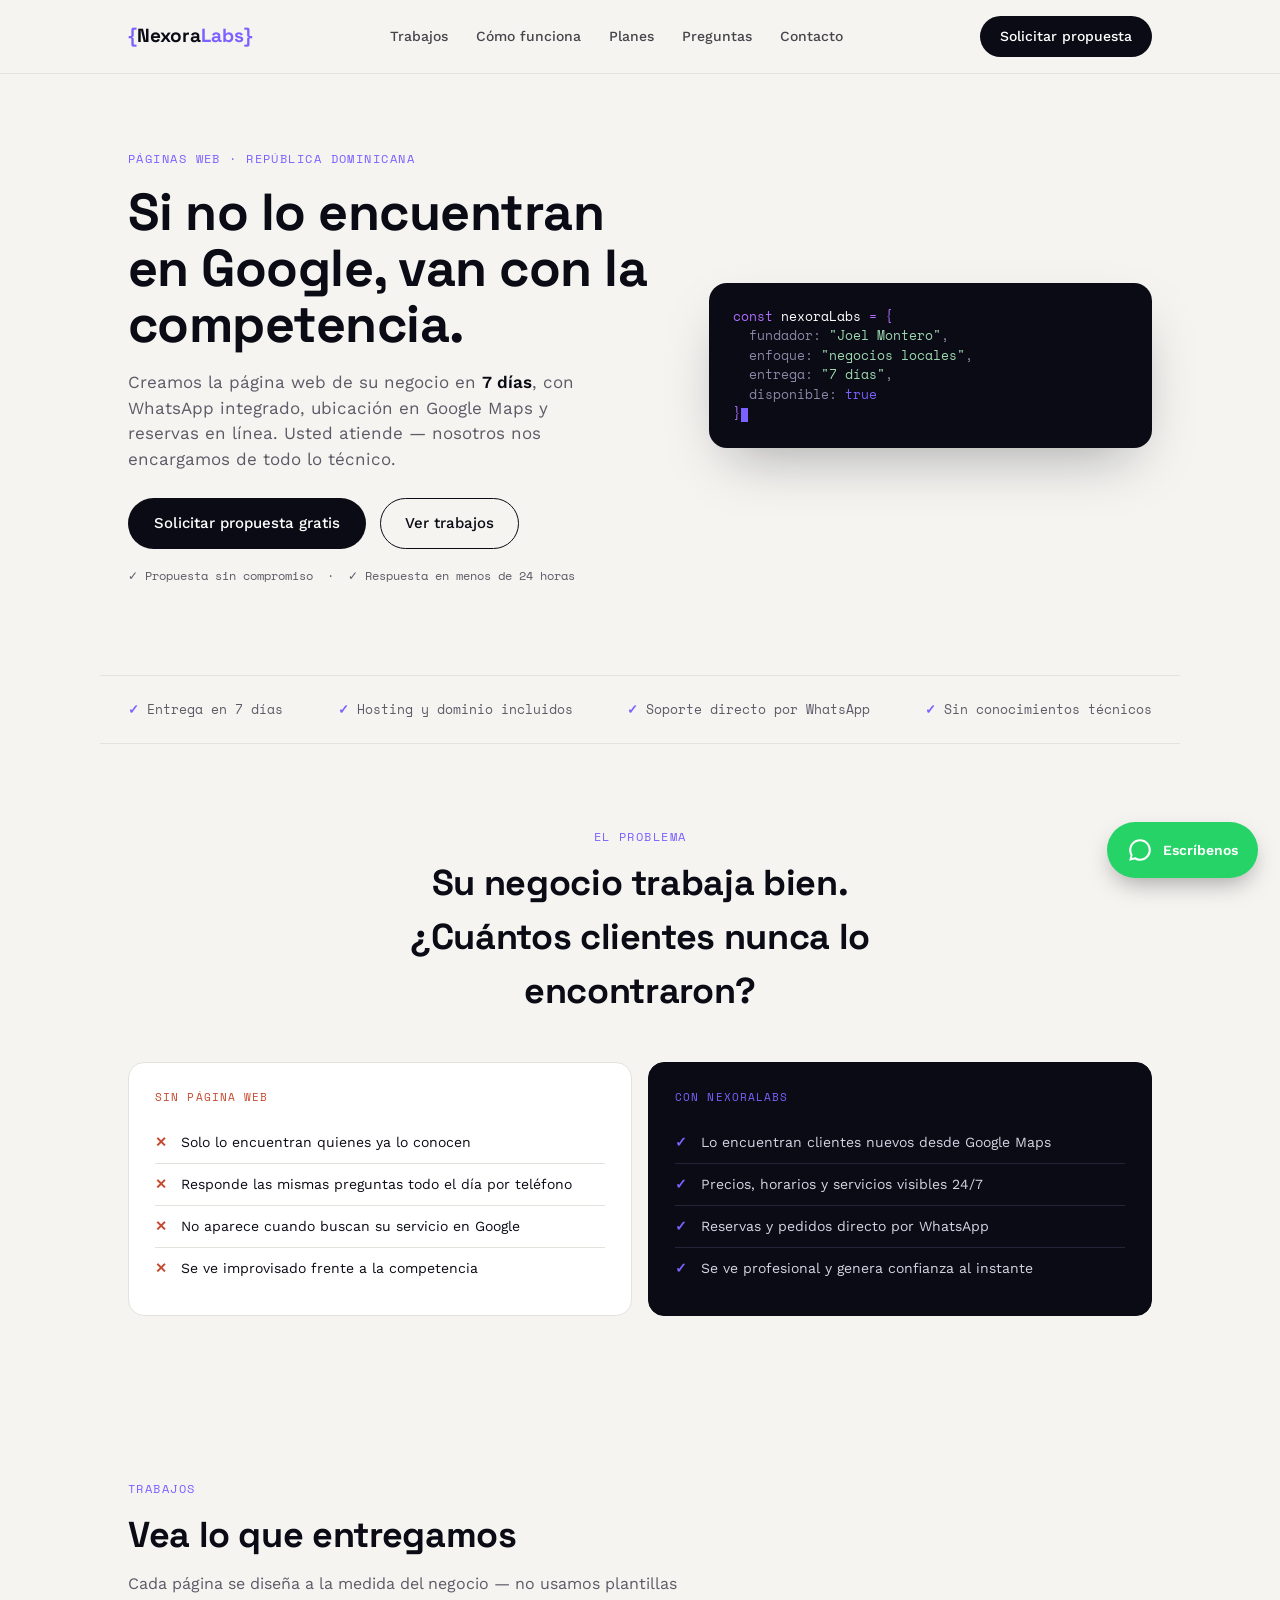
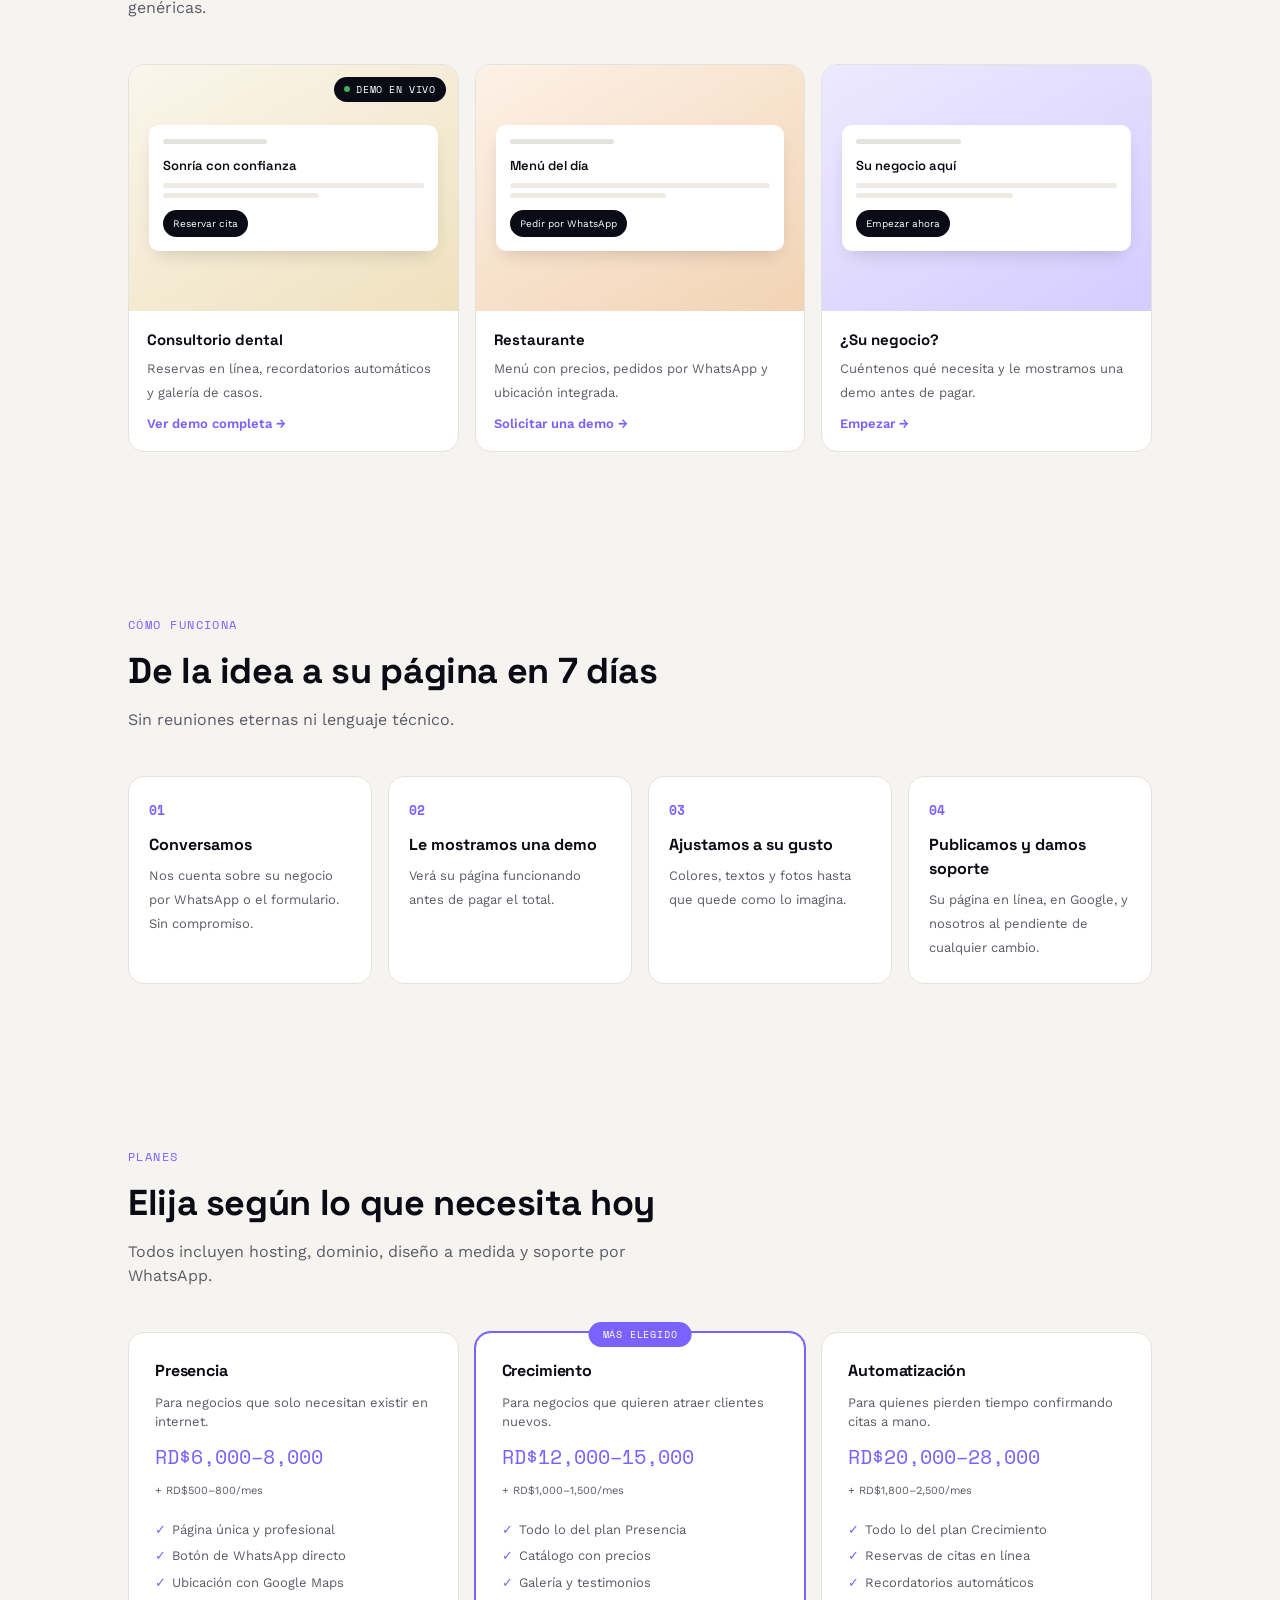
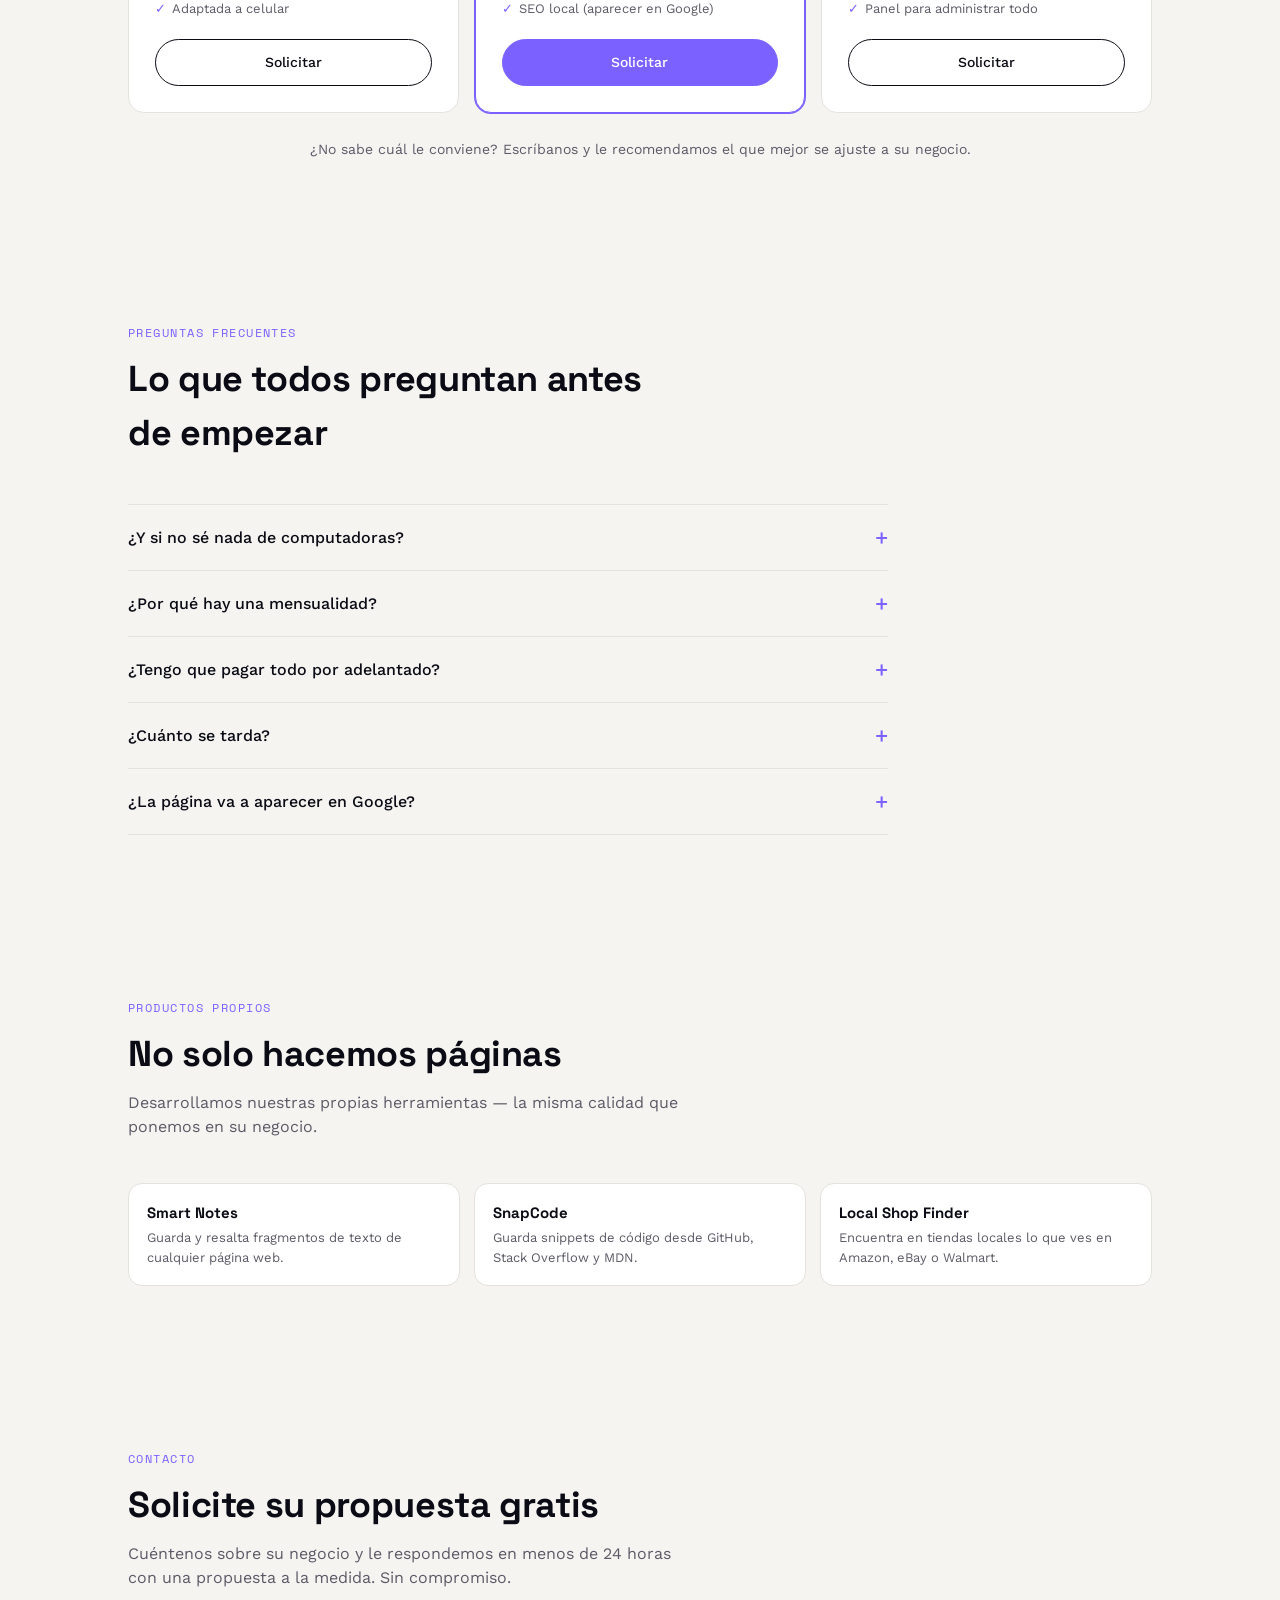
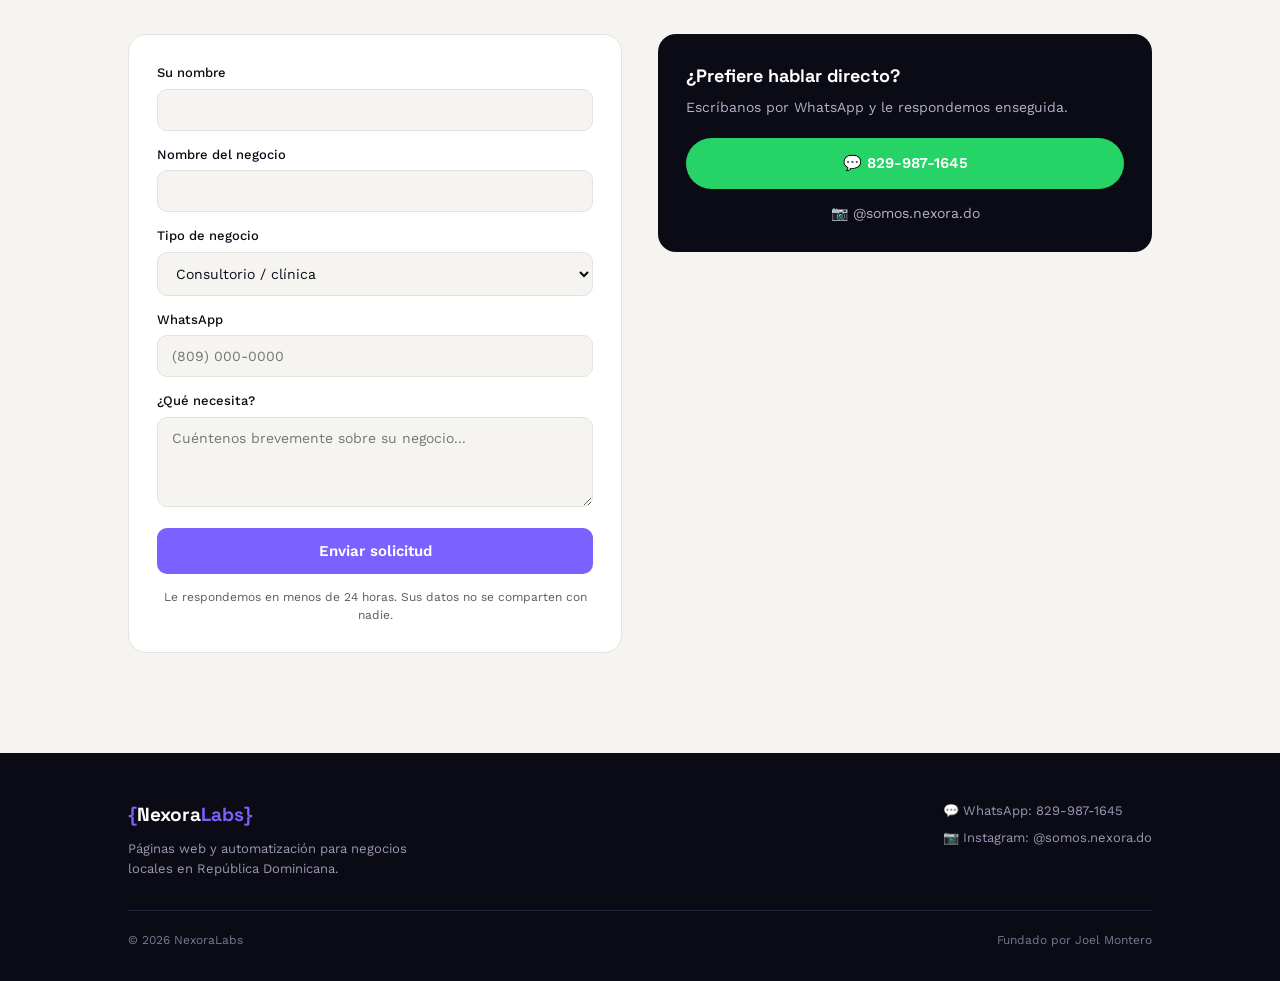
==== commit f4400a9a: "Update HTML structure, enhance CSS styles, and implement JavaScript for FAQ accordion functionality" ====
--- a/index.html
+++ b/index.html
@@ -3,26 +3,26 @@
 <head>
 <meta charset="UTF-8">
 <meta name="viewport" content="width=device-width, initial-scale=1.0">
-<title>NexoraLabs — Páginas web y automatización para negocios locales</title>
-<meta name="description" content="NexoraLabs crea páginas web y herramientas de automatización para negocios locales en República Dominicana: colmados, consultorios, barberías y más. Presencia digital, reservas online y soporte incluido.">
-<meta name="keywords" content="páginas web República Dominicana, diseño web negocios locales, página web colmado, página web consultorio dental, NexoraLabs, presencia digital Santo Domingo">
+<title>NexoraLabs — Páginas web para negocios locales en República Dominicana</title>
+<meta name="description" content="Creamos páginas web profesionales para negocios locales en República Dominicana: consultorios, restaurantes, barberías y colmados. Lista en 7 días, con reservas online y soporte por WhatsApp.">
+<meta name="keywords" content="páginas web República Dominicana, diseño web negocios locales, página web consultorio dental, página web restaurante, NexoraLabs, presencia digital Santo Domingo">
 <meta name="robots" content="index, follow">
 <meta name="author" content="Joel Montero — NexoraLabs">
 <link rel="canonical" href="https://nexoralabs.com/">
 
 <meta property="og:type" content="website">
-<meta property="og:title" content="NexoraLabs — Presencia digital para tu negocio">
-<meta property="og:description" content="Páginas web y automatización para negocios locales: colmados, consultorios, barberías y más. Presencia digital lista en días, no en meses.">
+<meta property="og:title" content="NexoraLabs — Páginas web que traen clientes">
+<meta property="og:description" content="Su negocio en Google, con reservas online y WhatsApp integrado. Lista en 7 días.">
 <meta property="og:url" content="https://nexoralabs.com/">
 <meta property="og:locale" content="es_DO">
 
 <meta name="twitter:card" content="summary">
-<meta name="twitter:title" content="NexoraLabs — Presencia digital para tu negocio">
-<meta name="twitter:description" content="Páginas web y automatización para negocios locales en República Dominicana.">
+<meta name="twitter:title" content="NexoraLabs — Páginas web que traen clientes">
+<meta name="twitter:description" content="Páginas web para negocios locales en República Dominicana.">
 <link rel="icon" type="image/svg+xml" href="data:image/svg+xml,%3Csvg xmlns='http://www.w3.org/2000/svg' viewBox='0 0 64 64'%3E%3Crect width='64' height='64' rx='14' fill='%230A0B14'/%3E%3Ctext x='32' y='42' font-family='monospace' font-size='30' font-weight='700' fill='%237B61FF' text-anchor='middle'%3E%7B%7D%3C/text%3E%3C/svg%3E">
 <link rel="preconnect" href="https://fonts.googleapis.com">
 <link href="https://fonts.googleapis.com/css2?family=Space+Grotesk:wght@500;600;700&family=Work+Sans:wght@400;500;600&family=Space+Mono:wght@400;700&display=swap" rel="stylesheet">
-<link rel="stylesheet" href="styles.css?v=3">
+<link rel="stylesheet" href="styles.css?v=6">
 </head>
 <body>
 
@@ -30,13 +30,14 @@
   <div class="wrap nav">
     <div class="logo"><span class="brace">{</span>Nexora<span class="brace">Labs</span><span class="brace">}</span></div>
     <nav class="nav-links" id="navLinks">
-      <a href="#servicios">Servicios</a>
+      <a href="#trabajos">Trabajos</a>
+      <a href="#proceso">Cómo funciona</a>
       <a href="#planes">Planes</a>
-      <a href="#productos">Productos</a>
+      <a href="#preguntas">Preguntas</a>
       <a href="#contacto">Contacto</a>
     </nav>
     <div style="display:flex; align-items:center; gap:10px;">
-      <a href="#contacto" class="nav-cta">Hablemos</a>
+      <a href="#contacto" class="nav-cta">Solicitar propuesta</a>
       <button class="menu-btn" id="menuBtn" aria-label="Abrir menú">☰</button>
     </div>
   </div>
@@ -44,20 +45,21 @@
 
 <section class="wrap hero">
   <div>
-    <span class="eyebrow">Desarrollo de software · República Dominicana</span>
-    <h1>Su negocio, listo para que lo encuentren.</h1>
-    <p>Creamos páginas web y herramientas digitales para negocios locales — colmados, consultorios, barberías y más — para que su presencia en internet trabaje tanto como usted.</p>
+    <span class="eyebrow">Páginas web · República Dominicana</span>
+    <h1>Si no lo encuentran en Google, van con la competencia.</h1>
+    <p class="hero-sub">Creamos la página web de su negocio en <b>7 días</b>, con WhatsApp integrado, ubicación en Google Maps y reservas en línea. Usted atiende — nosotros nos encargamos de todo lo técnico.</p>
     <div class="hero-ctas">
-      <a href="#planes" class="btn-primary">Ver planes</a>
-      <a href="#contacto" class="btn-ghost">Solicitar propuesta</a>
-    </div>
+      <a href="#contacto" class="btn-primary">Solicitar propuesta gratis</a>
+      <a href="#trabajos" class="btn-ghost">Ver trabajos</a>
+    </div>
+    <div class="hero-note">✓ Propuesta sin compromiso &nbsp;·&nbsp; ✓ Respuesta en menos de 24 horas</div>
   </div>
 
   <div class="code-card">
     <div class="l1">const <span style="color:#fff">nexoraLabs</span> = {</div>
     <div class="l2">fundador: <span class="str">"Joel Montero"</span>,</div>
     <div class="l2">enfoque: <span class="str">"negocios locales"</span>,</div>
-    <div class="l2">servicios: [<span class="str">"web"</span>, <span class="str">"automatización"</span>],</div>
+    <div class="l2">entrega: <span class="str">"7 días"</span>,</div>
     <div class="l2">disponible: <span class="kw">true</span></div>
     <div class="l1">}<span class="cursor"></span></div>
   </div>
@@ -65,23 +67,126 @@
 
 <div class="wrap trust">
   <div class="trust-grid">
-    <div class="trust-item">Páginas hechas a medida por negocio</div>
+    <div class="trust-item">Entrega en 7 días</div>
     <div class="trust-item">Hosting y dominio incluidos</div>
     <div class="trust-item">Soporte directo por WhatsApp</div>
-    <div class="trust-item">Extensiones de Chrome propias</div>
+    <div class="trust-item">Sin conocimientos técnicos</div>
   </div>
 </div>
 
-<section class="section wrap" id="servicios">
-  <div class="section-head">
-    <span class="eyebrow">Servicios</span>
-    <h2>Lo que hacemos por su negocio</h2>
-    <p>Desde presencia básica hasta automatización completa de citas y pedidos.</p>
-  </div>
-  <div class="services-grid">
-    <div class="service-card"><div class="brace-icon">{ }</div><h3>Páginas web para negocios</h3><p>Diseñadas para colmados, consultorios, barberías y comercios locales — claras, rápidas y fáciles de mantener.</p></div>
-    <div class="service-card"><div class="brace-icon">⚙</div><h3>Automatización</h3><p>Reservas de citas, recordatorios por WhatsApp y paneles simples para que usted controle su negocio sin depender de nadie.</p></div>
-    <div class="service-card"><div class="brace-icon">↻</div><h3>Mantenimiento continuo</h3><p>Cambios, mejoras y soporte incluido en la mensualidad — su página crece con su negocio.</p></div>
+<section class="section wrap">
+  <div class="section-head center">
+    <span class="eyebrow">El problema</span>
+    <h2>Su negocio trabaja bien. ¿Cuántos clientes nunca lo encontraron?</h2>
+  </div>
+  <div class="compare">
+    <div class="compare-col compare-bad">
+      <div class="compare-tag">Sin página web</div>
+      <ul>
+        <li>Solo lo encuentran quienes ya lo conocen</li>
+        <li>Responde las mismas preguntas todo el día por teléfono</li>
+        <li>No aparece cuando buscan su servicio en Google</li>
+        <li>Se ve improvisado frente a la competencia</li>
+      </ul>
+    </div>
+    <div class="compare-col compare-good">
+      <div class="compare-tag">Con NexoraLabs</div>
+      <ul>
+        <li>Lo encuentran clientes nuevos desde Google Maps</li>
+        <li>Precios, horarios y servicios visibles 24/7</li>
+        <li>Reservas y pedidos directo por WhatsApp</li>
+        <li>Se ve profesional y genera confianza al instante</li>
+      </ul>
+    </div>
+  </div>
+</section>
+
+<section class="section wrap" id="trabajos">
+  <div class="section-head">
+    <span class="eyebrow">Trabajos</span>
+    <h2>Vea lo que entregamos</h2>
+    <p>Cada página se diseña a la medida del negocio — no usamos plantillas genéricas.</p>
+  </div>
+  <div class="work-grid">
+    <a href="https://oralhealth-clinica-dental.vercel.app/" class="work-card" target="_blank" rel="noopener">
+      <div class="work-preview work-dental">
+        <div class="work-mock">
+          <div class="mock-bar"></div>
+          <div class="mock-title">Sonría con confianza</div>
+          <div class="mock-line"></div>
+          <div class="mock-line short"></div>
+          <div class="mock-btn">Reservar cita</div>
+        </div>
+        <span class="work-badge">Demo en vivo</span>
+      </div>
+      <div class="work-info">
+        <b>Consultorio dental</b>
+        <span>Reservas en línea, recordatorios automáticos y galería de casos.</span>
+        <span class="work-link">Ver demo completa →</span>
+      </div>
+    </a>
+    <a href="#contacto" class="work-card">
+      <div class="work-preview work-food">
+        <div class="work-mock">
+          <div class="mock-bar"></div>
+          <div class="mock-title">Menú del día</div>
+          <div class="mock-line"></div>
+          <div class="mock-line short"></div>
+          <div class="mock-btn">Pedir por WhatsApp</div>
+        </div>
+      </div>
+      <div class="work-info">
+        <b>Restaurante</b>
+        <span>Menú con precios, pedidos por WhatsApp y ubicación integrada.</span>
+        <span class="work-link">Solicitar una demo →</span>
+      </div>
+    </a>
+    <a href="#contacto" class="work-card">
+      <div class="work-preview work-shop">
+        <div class="work-mock">
+          <div class="mock-bar"></div>
+          <div class="mock-title">Su negocio aquí</div>
+          <div class="mock-line"></div>
+          <div class="mock-line short"></div>
+          <div class="mock-btn">Empezar ahora</div>
+        </div>
+      </div>
+      <div class="work-info">
+        <b>¿Su negocio?</b>
+        <span>Cuéntenos qué necesita y le mostramos una demo antes de pagar.</span>
+        <span class="work-link">Empezar →</span>
+      </div>
+    </a>
+  </div>
+</section>
+
+<section class="section wrap" id="proceso">
+  <div class="section-head">
+    <span class="eyebrow">Cómo funciona</span>
+    <h2>De la idea a su página en 7 días</h2>
+    <p>Sin reuniones eternas ni lenguaje técnico.</p>
+  </div>
+  <div class="steps">
+    <div class="step">
+      <div class="step-num">01</div>
+      <b>Conversamos</b>
+      <span>Nos cuenta sobre su negocio por WhatsApp o el formulario. Sin compromiso.</span>
+    </div>
+    <div class="step">
+      <div class="step-num">02</div>
+      <b>Le mostramos una demo</b>
+      <span>Verá su página funcionando antes de pagar el total.</span>
+    </div>
+    <div class="step">
+      <div class="step-num">03</div>
+      <b>Ajustamos a su gusto</b>
+      <span>Colores, textos y fotos hasta que quede como lo imagina.</span>
+    </div>
+    <div class="step">
+      <div class="step-num">04</div>
+      <b>Publicamos y damos soporte</b>
+      <span>Su página en línea, en Google, y nosotros al pendiente de cualquier cambio.</span>
+    </div>
   </div>
 </section>
 
@@ -89,34 +194,75 @@
   <div class="section-head">
     <span class="eyebrow">Planes</span>
     <h2>Elija según lo que necesita hoy</h2>
+    <p>Todos incluyen hosting, dominio, diseño a medida y soporte por WhatsApp.</p>
   </div>
   <div class="plans">
     <div class="plan-card">
       <h3>Presencia</h3>
+      <p class="plan-for">Para negocios que solo necesitan existir en internet.</p>
       <div class="plan-price">RD$6,000–8,000<br><small>+ RD$500–800/mes</small></div>
       <div class="plan-list">
-        <div><span>+</span>Página única</div>
-        <div><span>+</span>Botón de WhatsApp</div>
-        <div><span>+</span>Ubicación con mapa</div>
-      </div>
+        <div><span>✓</span>Página única y profesional</div>
+        <div><span>✓</span>Botón de WhatsApp directo</div>
+        <div><span>✓</span>Ubicación con Google Maps</div>
+        <div><span>✓</span>Adaptada a celular</div>
+      </div>
+      <a href="#contacto" class="plan-btn">Solicitar</a>
     </div>
     <div class="plan-card highlight">
+      <div class="plan-badge">Más elegido</div>
       <h3>Crecimiento</h3>
+      <p class="plan-for">Para negocios que quieren atraer clientes nuevos.</p>
       <div class="plan-price">RD$12,000–15,000<br><small>+ RD$1,000–1,500/mes</small></div>
       <div class="plan-list">
-        <div><span>+</span>Varias secciones y galería</div>
-        <div><span>+</span>Catálogo con precios</div>
-        <div><span>+</span>SEO local básico</div>
-      </div>
+        <div><span>✓</span>Todo lo del plan Presencia</div>
+        <div><span>✓</span>Catálogo con precios</div>
+        <div><span>✓</span>Galería y testimonios</div>
+        <div><span>✓</span>SEO local (aparecer en Google)</div>
+      </div>
+      <a href="#contacto" class="plan-btn plan-btn-primary">Solicitar</a>
     </div>
     <div class="plan-card">
       <h3>Automatización</h3>
+      <p class="plan-for">Para quienes pierden tiempo confirmando citas a mano.</p>
       <div class="plan-price">RD$20,000–28,000<br><small>+ RD$1,800–2,500/mes</small></div>
       <div class="plan-list">
-        <div><span>+</span>Reservas online</div>
-        <div><span>+</span>Recordatorios automáticos</div>
-        <div><span>+</span>Panel de administración</div>
-      </div>
+        <div><span>✓</span>Todo lo del plan Crecimiento</div>
+        <div><span>✓</span>Reservas de citas en línea</div>
+        <div><span>✓</span>Recordatorios automáticos</div>
+        <div><span>✓</span>Panel para administrar todo</div>
+      </div>
+      <a href="#contacto" class="plan-btn">Solicitar</a>
+    </div>
+  </div>
+  <p class="plans-note">¿No sabe cuál le conviene? Escríbanos y le recomendamos el que mejor se ajuste a su negocio.</p>
+</section>
+
+<section class="section wrap" id="preguntas">
+  <div class="section-head">
+    <span class="eyebrow">Preguntas frecuentes</span>
+    <h2>Lo que todos preguntan antes de empezar</h2>
+  </div>
+  <div class="faq-list">
+    <div class="faq-item">
+      <button class="faq-q">¿Y si no sé nada de computadoras?<span class="faq-plus">+</span></button>
+      <div class="faq-a"><p>No hay problema — esa es justamente nuestra especialidad. Usted solo nos dice qué quiere cambiar por WhatsApp y nosotros lo hacemos. Si prefiere hacerlo usted mismo, le dejamos un panel muy sencillo y le enseñamos cómo usarlo.</p></div>
+    </div>
+    <div class="faq-item">
+      <button class="faq-q">¿Por qué hay una mensualidad?<span class="faq-plus">+</span></button>
+      <div class="faq-a"><p>La mensualidad cubre el hosting (donde vive su página), el dominio y el soporte para cambios. Es lo que mantiene su página en línea, rápida y actualizada.</p></div>
+    </div>
+    <div class="faq-item">
+      <button class="faq-q">¿Tengo que pagar todo por adelantado?<span class="faq-plus">+</span></button>
+      <div class="faq-a"><p>No. Primero le mostramos una demo de su página funcionando. Solo cuando esté conforme se paga el resto y la publicamos.</p></div>
+    </div>
+    <div class="faq-item">
+      <button class="faq-q">¿Cuánto se tarda?<span class="faq-plus">+</span></button>
+      <div class="faq-a"><p>La mayoría de las páginas están listas en 7 días desde que nos envía la información de su negocio. Los planes con reservas en línea pueden tomar un poco más.</p></div>
+    </div>
+    <div class="faq-item">
+      <button class="faq-q">¿La página va a aparecer en Google?<span class="faq-plus">+</span></button>
+      <div class="faq-a"><p>Sí. Preparamos su página para que Google la encuentre y la registramos en Search Console. En los planes Crecimiento y Automatización trabajamos SEO local para que aparezca cuando busquen su servicio en su zona.</p></div>
     </div>
   </div>
 </section>
@@ -124,8 +270,8 @@
 <section class="section wrap" id="productos">
   <div class="section-head">
     <span class="eyebrow">Productos propios</span>
-    <h2>Más allá de las páginas web</h2>
-    <p>Extensiones de Chrome creadas por NexoraLabs.</p>
+    <h2>No solo hacemos páginas</h2>
+    <p>Desarrollamos nuestras propias herramientas — la misma calidad que ponemos en su negocio.</p>
   </div>
   <div class="products-strip">
     <div class="product-pill"><b>Smart Notes</b><span>Guarda y resalta fragmentos de texto de cualquier página web.</span></div>
@@ -137,13 +283,13 @@
 <section class="section wrap" id="contacto">
   <div class="section-head">
     <span class="eyebrow">Contacto</span>
-    <h2>Solicite su propuesta</h2>
-    <p>Cuéntenos sobre su negocio y le enviamos una propuesta a la medida en menos de 24 horas.</p>
+    <h2>Solicite su propuesta gratis</h2>
+    <p>Cuéntenos sobre su negocio y le respondemos en menos de 24 horas con una propuesta a la medida. Sin compromiso.</p>
   </div>
   <div class="contact-grid">
     <form class="contact-form" id="contactForm" action="https://formspree.io/f/xrpzrrrn" method="POST">
       <div class="field">
-        <label for="nombre">Nombre</label>
+        <label for="nombre">Su nombre</label>
         <input type="text" id="nombre" name="nombre" required>
       </div>
       <div class="field">
@@ -153,9 +299,10 @@
       <div class="field">
         <label for="tipo">Tipo de negocio</label>
         <select id="tipo" name="tipo">
-          <option>Colmado</option>
-          <option>Consultorio dental</option>
-          <option>Barbería</option>
+          <option>Consultorio / clínica</option>
+          <option>Restaurante</option>
+          <option>Barbería / salón</option>
+          <option>Colmado / tienda</option>
           <option>Otro negocio local</option>
         </select>
       </div>
@@ -168,14 +315,17 @@
         <textarea id="mensaje" name="mensaje" placeholder="Cuéntenos brevemente sobre su negocio..."></textarea>
       </div>
       <button type="submit" class="form-submit" id="formSubmit">Enviar solicitud</button>
+      <div class="form-note">Le respondemos en menos de 24 horas. Sus datos no se comparten con nadie.</div>
       <div class="form-msg" id="formMsg"></div>
     </form>
 
     <div class="contact-side">
-      <p>También puede escribirnos directo si prefiere una respuesta más rápida.</p>
-      <div class="contact-detail">💬 WhatsApp: [su número]</div>
-      <div class="contact-detail">📷 Instagram: @somos.nexora.do</div>
-      <div class="contact-detail">✉️ [su correo]</div>
+      <div class="contact-card">
+        <b>¿Prefiere hablar directo?</b>
+        <p>Escríbanos por WhatsApp y le respondemos enseguida.</p>
+        <a class="contact-wa" href="https://wa.me/18299871645?text=Hola%20NexoraLabs%2C%20me%20interesa%20una%20p%C3%A1gina%20web%20para%20mi%20negocio." target="_blank" rel="noopener">💬 829-987-1645</a>
+        <a class="contact-detail" href="https://instagram.com/somos.nexora.do" target="_blank" rel="noopener">📷 @somos.nexora.do</a>
+      </div>
     </div>
   </div>
 </section>
@@ -185,10 +335,10 @@
     <div class="foot-top">
       <div>
         <div class="logo" style="margin-bottom:10px;"><span class="brace">{</span>Nexora<span class="brace">Labs</span><span class="brace">}</span></div>
-        <p style="max-width:300px;">Desarrollo de software y presencia digital para negocios locales.</p>
+        <p style="max-width:300px;">Páginas web y automatización para negocios locales en República Dominicana.</p>
       </div>
       <div>
-        <p style="margin-bottom:8px;">💬 WhatsApp: [su número]</p>
+        <p style="margin-bottom:8px;">💬 WhatsApp: 829-987-1645</p>
         <p>📷 Instagram: @somos.nexora.do</p>
       </div>
     </div>
@@ -199,6 +349,11 @@
   </div>
 </footer>
 
-<script src="script.js"></script>
+<a href="https://wa.me/18299871645?text=Hola%20NexoraLabs%2C%20me%20interesa%20una%20p%C3%A1gina%20web%20para%20mi%20negocio." class="wa-float" target="_blank" rel="noopener" aria-label="Escribir por WhatsApp">
+  <svg width="26" height="26" viewBox="0 0 24 24" fill="white"><path d="M12 2C6.5 2 2 6.5 2 12c0 1.8.5 3.5 1.3 5L2 22l5.2-1.3c1.4.8 3.1 1.2 4.8 1.2 5.5 0 10-4.5 10-10S17.5 2 12 2zm0 18c-1.5 0-3-.4-4.2-1.2l-.3-.2-3.1.8.8-3-.2-.3C4.4 15 4 13.5 4 12c0-4.4 3.6-8 8-8s8 3.6 8 8-3.6 8-8 8z"/></svg>
+  <span class="wa-label">Escríbenos</span>
+</a>
+
+<script src="script.js?v=5"></script>
 </body>
 </html>
--- a/styles.css
+++ b/styles.css
@@ -113,7 +113,25 @@
 .form-msg.success{background:var(--green-bg); color:var(--green);}
 .form-msg.error{background:var(--red-bg); color:var(--red);}
 .contact-side p{color:var(--text-soft); font-size:14px; margin-bottom:18px;}
-.contact-detail{display:flex; align-items:center; gap:10px; font-size:14px; margin-bottom:12px;}
+.contact-detail{display:flex; align-items:center; gap:10px; font-size:14px; margin-bottom:12px; transition:color .2s;}
+a.contact-detail:hover{color:var(--violet);}
+
+/* Botón flotante de WhatsApp */
+.wa-float{
+  position:fixed; bottom:22px; right:22px; z-index:60;
+  background:#25D366; color:#fff;
+  height:56px; border-radius:100px;
+  display:flex; align-items:center; gap:10px;
+  padding:0 20px;
+  box-shadow:0 10px 24px -6px rgba(0,0,0,0.35);
+  font-weight:600; font-size:14px;
+  transition:transform .2s;
+}
+.wa-float:hover{transform:translateY(-2px);}
+@media(max-width:560px){
+  .wa-float{width:56px; padding:0; justify-content:center; bottom:18px; right:18px;}
+  .wa-label{display:none;}
+}
 
 footer{background:var(--ink); color:#fff; padding:48px 0 32px; margin-top:20px;}
 .foot-top{display:flex; justify-content:space-between; flex-wrap:wrap; gap:24px; margin-bottom:32px;}
@@ -133,4 +151,100 @@
   .hero-ctas{flex-direction:column;}
   .contact-form{padding:18px;}
   .foot-top{gap:20px;}
-}+}
+
+/* ===== MEJORAS DE CONVERSIÓN ===== */
+
+.section-head.center{margin-left:auto; margin-right:auto; text-align:center;}
+.hero-sub{font-size:17px !important;}
+.hero-sub b{color:var(--ink); font-weight:600;}
+.hero-note{margin-top:18px; font-family:'Space Mono',monospace; font-size:12px; color:var(--text-soft);}
+
+/* Comparación problema / solución */
+.compare{display:grid; grid-template-columns:1fr 1fr; gap:16px;}
+@media(max-width:720px){.compare{grid-template-columns:1fr;}}
+.compare-col{border-radius:16px; padding:26px; border:1px solid var(--line);}
+.compare-bad{background:var(--card);}
+.compare-good{background:var(--ink); color:#fff; border-color:var(--ink);}
+.compare-tag{font-family:'Space Mono',monospace; font-size:11px; text-transform:uppercase; letter-spacing:.1em; margin-bottom:16px;}
+.compare-bad .compare-tag{color:var(--red);}
+.compare-good .compare-tag{color:var(--violet);}
+.compare-col ul{list-style:none;}
+.compare-col li{padding:10px 0 10px 26px; position:relative; font-size:14px; border-top:1px solid var(--line);}
+.compare-good li{border-top-color:#23243A; color:#D6D3E4;}
+.compare-col li:first-child{border-top:none;}
+.compare-bad li::before{content:'✕'; position:absolute; left:0; color:var(--red); font-weight:700;}
+.compare-good li::before{content:'✓'; position:absolute; left:0; color:var(--violet); font-weight:700;}
+
+/* Portafolio */
+.work-grid{display:grid; grid-template-columns:repeat(3,1fr); gap:16px;}
+@media(max-width:900px){.work-grid{grid-template-columns:repeat(2,1fr);}}
+@media(max-width:600px){.work-grid{grid-template-columns:1fr;}}
+.work-card{background:var(--card); border:1px solid var(--line); border-radius:16px; overflow:hidden; display:block; transition:transform .2s, box-shadow .2s;}
+.work-card:hover{transform:translateY(-3px); box-shadow:0 16px 32px -16px rgba(10,11,20,0.2);}
+.work-preview{aspect-ratio:4/3; display:flex; align-items:center; justify-content:center; padding:20px;}
+.work-dental{background:linear-gradient(150deg,#FAF6EC,#EFE1BE);}
+.work-food{background:linear-gradient(150deg,#FDF1E7,#F2D3B3);}
+.work-shop{background:linear-gradient(150deg,#EDE9FF,#D5CCFF);}
+.work-mock{background:#fff; border-radius:10px; padding:14px; width:100%; box-shadow:0 8px 20px -8px rgba(0,0,0,0.2);}
+.mock-bar{height:5px; width:40%; background:var(--line); border-radius:100px; margin-bottom:12px;}
+.mock-title{font-family:'Space Grotesk',sans-serif; font-weight:600; font-size:13px; margin-bottom:8px;}
+.mock-line{height:5px; background:#EDEBE4; border-radius:100px; margin-bottom:5px;}
+.mock-line.short{width:60%; margin-bottom:12px;}
+.mock-btn{background:var(--ink); color:#fff; font-size:10px; padding:6px 10px; border-radius:100px; display:inline-block;}
+.work-info{padding:18px;}
+.work-info b{display:block; font-family:'Space Grotesk',sans-serif; font-size:15px; margin-bottom:4px;}
+.work-info span{font-size:13px; color:var(--text-soft);}
+
+/* Proceso */
+.steps{display:grid; grid-template-columns:repeat(4,1fr); gap:16px;}
+@media(max-width:900px){.steps{grid-template-columns:repeat(2,1fr);}}
+@media(max-width:520px){.steps{grid-template-columns:1fr;}}
+.step{background:var(--card); border:1px solid var(--line); border-radius:16px; padding:24px 20px;}
+.step-num{font-family:'Space Mono',monospace; font-size:13px; font-weight:700; color:var(--violet); margin-bottom:12px;}
+.step b{display:block; font-family:'Space Grotesk',sans-serif; font-size:16px; margin-bottom:6px;}
+.step span{font-size:13px; color:var(--text-soft);}
+
+/* Planes mejorados */
+.plan-card{position:relative; display:flex; flex-direction:column;}
+.plan-badge{position:absolute; top:-11px; left:50%; transform:translateX(-50%); background:var(--violet); color:#fff; font-family:'Space Mono',monospace; font-size:10px; text-transform:uppercase; letter-spacing:.08em; padding:5px 14px; border-radius:100px; white-space:nowrap;}
+.plan-for{font-size:13px; color:var(--text-soft); margin-top:6px; min-height:36px;}
+.plan-btn{display:block; text-align:center; margin-top:20px; padding:12px; border-radius:100px; border:1px solid var(--ink); font-size:14px; font-weight:500; transition:background .2s, color .2s;}
+.plan-btn:hover{background:var(--ink); color:#fff;}
+.plan-btn-primary{background:var(--violet); border-color:var(--violet); color:#fff;}
+.plan-btn-primary:hover{background:#6A4FEE; border-color:#6A4FEE; color:#fff;}
+.plans-note{text-align:center; margin-top:26px; font-size:14px; color:var(--text-soft);}
+
+/* FAQ */
+.faq-list{max-width:760px;}
+.faq-item{border-top:1px solid var(--line);}
+.faq-item:last-child{border-bottom:1px solid var(--line);}
+.faq-q{width:100%; display:flex; justify-content:space-between; align-items:center; gap:16px; background:none; border:none; cursor:pointer; padding:20px 0; font-family:inherit; font-size:16px; font-weight:500; color:var(--ink); text-align:left;}
+.faq-plus{color:var(--violet); font-size:22px; transition:transform .25s; flex-shrink:0;}
+.faq-item.open .faq-plus{transform:rotate(45deg);}
+.faq-a{max-height:0; overflow:hidden; transition:max-height .3s ease;}
+.faq-a p{padding-bottom:20px; font-size:14px; color:var(--text-soft);}
+.faq-item.open .faq-a{max-height:300px;}
+
+/* Contacto mejorado */
+.contact-card{background:var(--ink); color:#fff; border-radius:18px; padding:28px;}
+.contact-card b{font-family:'Space Grotesk',sans-serif; font-size:18px; display:block; margin-bottom:8px;}
+.contact-card p{color:#B5B1C9 !important; font-size:14px; margin-bottom:20px !important;}
+.contact-wa{display:flex; align-items:center; justify-content:center; gap:8px; background:#25D366; color:#fff; padding:14px; border-radius:100px; font-weight:600; font-size:15px; margin-bottom:14px;}
+.contact-card .contact-detail{justify-content:center; color:#B5B1C9; font-size:14px; margin-bottom:0;}
+.contact-card a.contact-detail:hover{color:#fff;}
+.form-note{font-size:12px; color:var(--text-soft); text-align:center;}
+
+/* Badge de demo en vivo y enlace de la tarjeta */
+.work-preview{position:relative;}
+.work-badge{
+  position:absolute; top:12px; right:12px;
+  background:var(--ink); color:#fff;
+  font-family:'Space Mono',monospace; font-size:10px;
+  text-transform:uppercase; letter-spacing:.06em;
+  padding:5px 10px; border-radius:100px;
+  display:flex; align-items:center; gap:6px;
+}
+.work-badge::before{content:''; width:6px; height:6px; border-radius:50%; background:#3EAE5C; animation:blink 1.6s infinite;}
+.work-link{display:block; margin-top:10px; color:var(--violet) !important; font-weight:600; font-size:13px;}
+.work-card:hover .work-link{text-decoration:underline;}
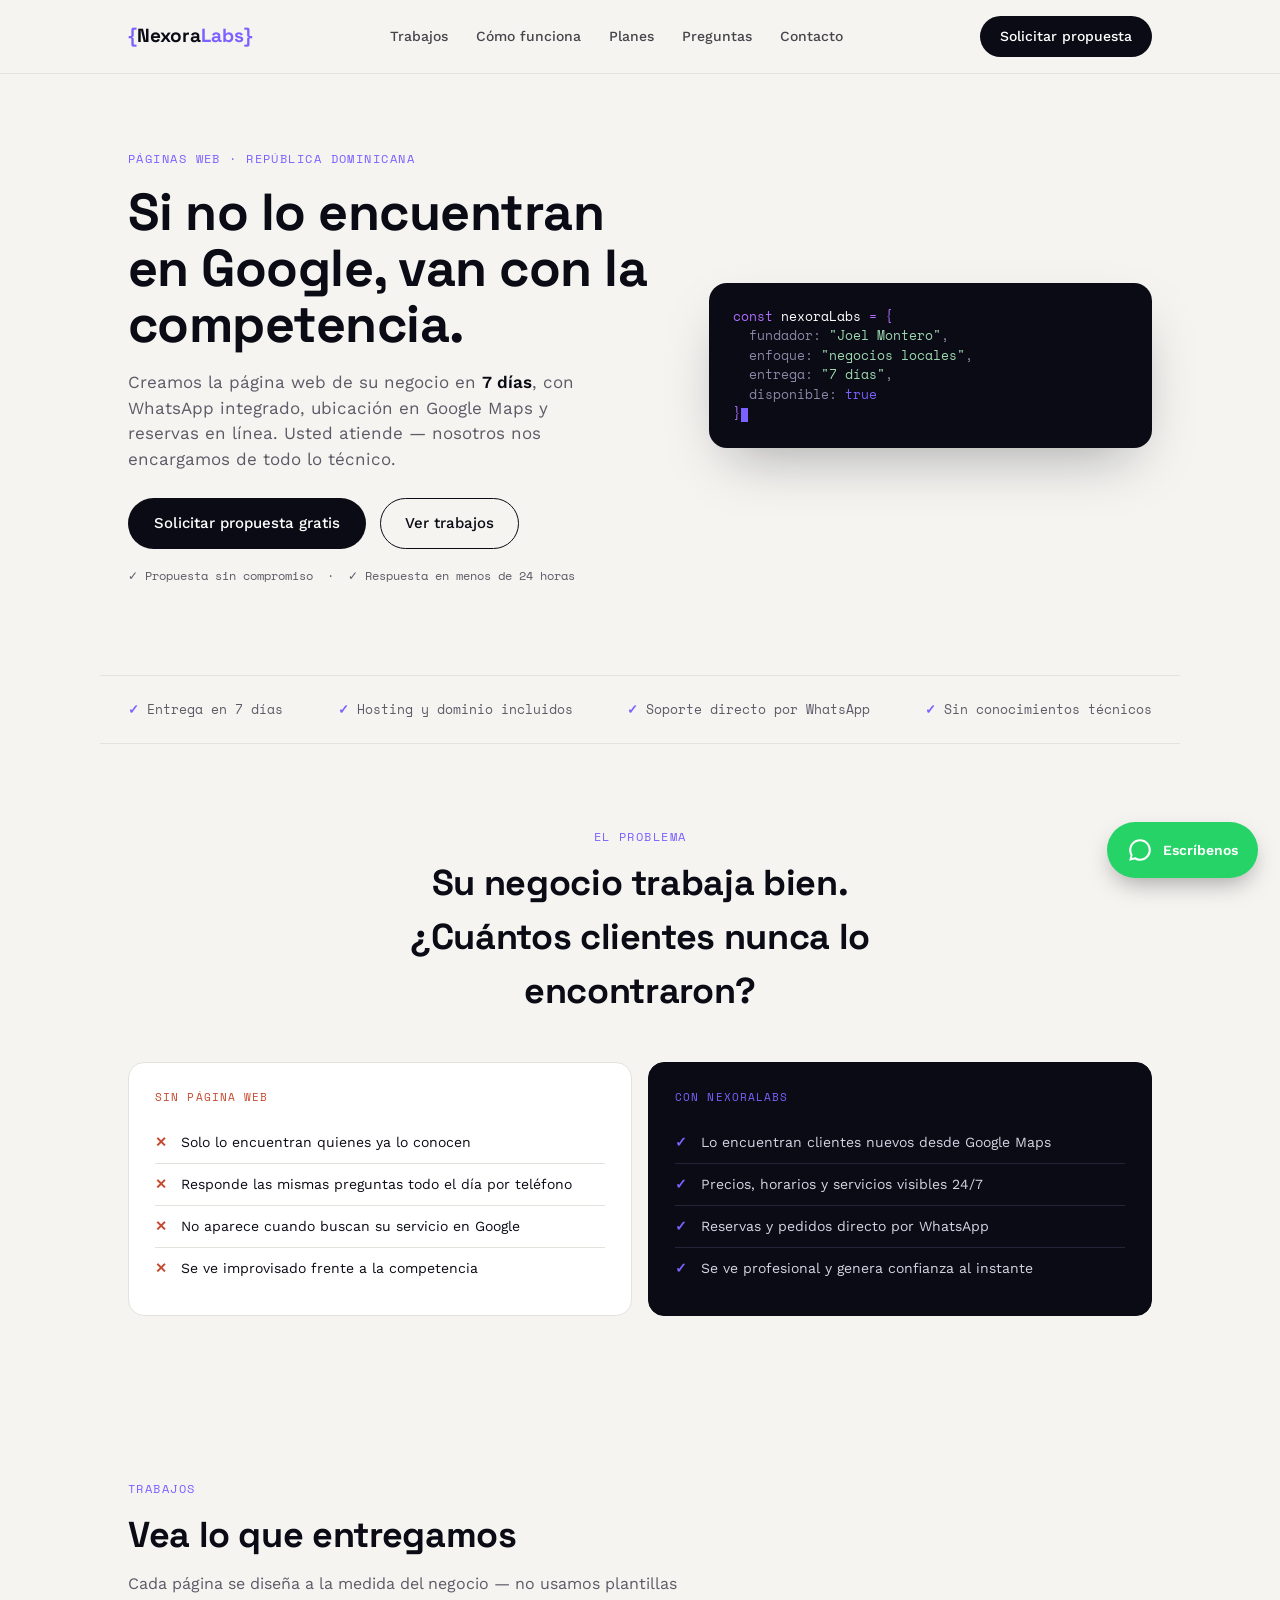
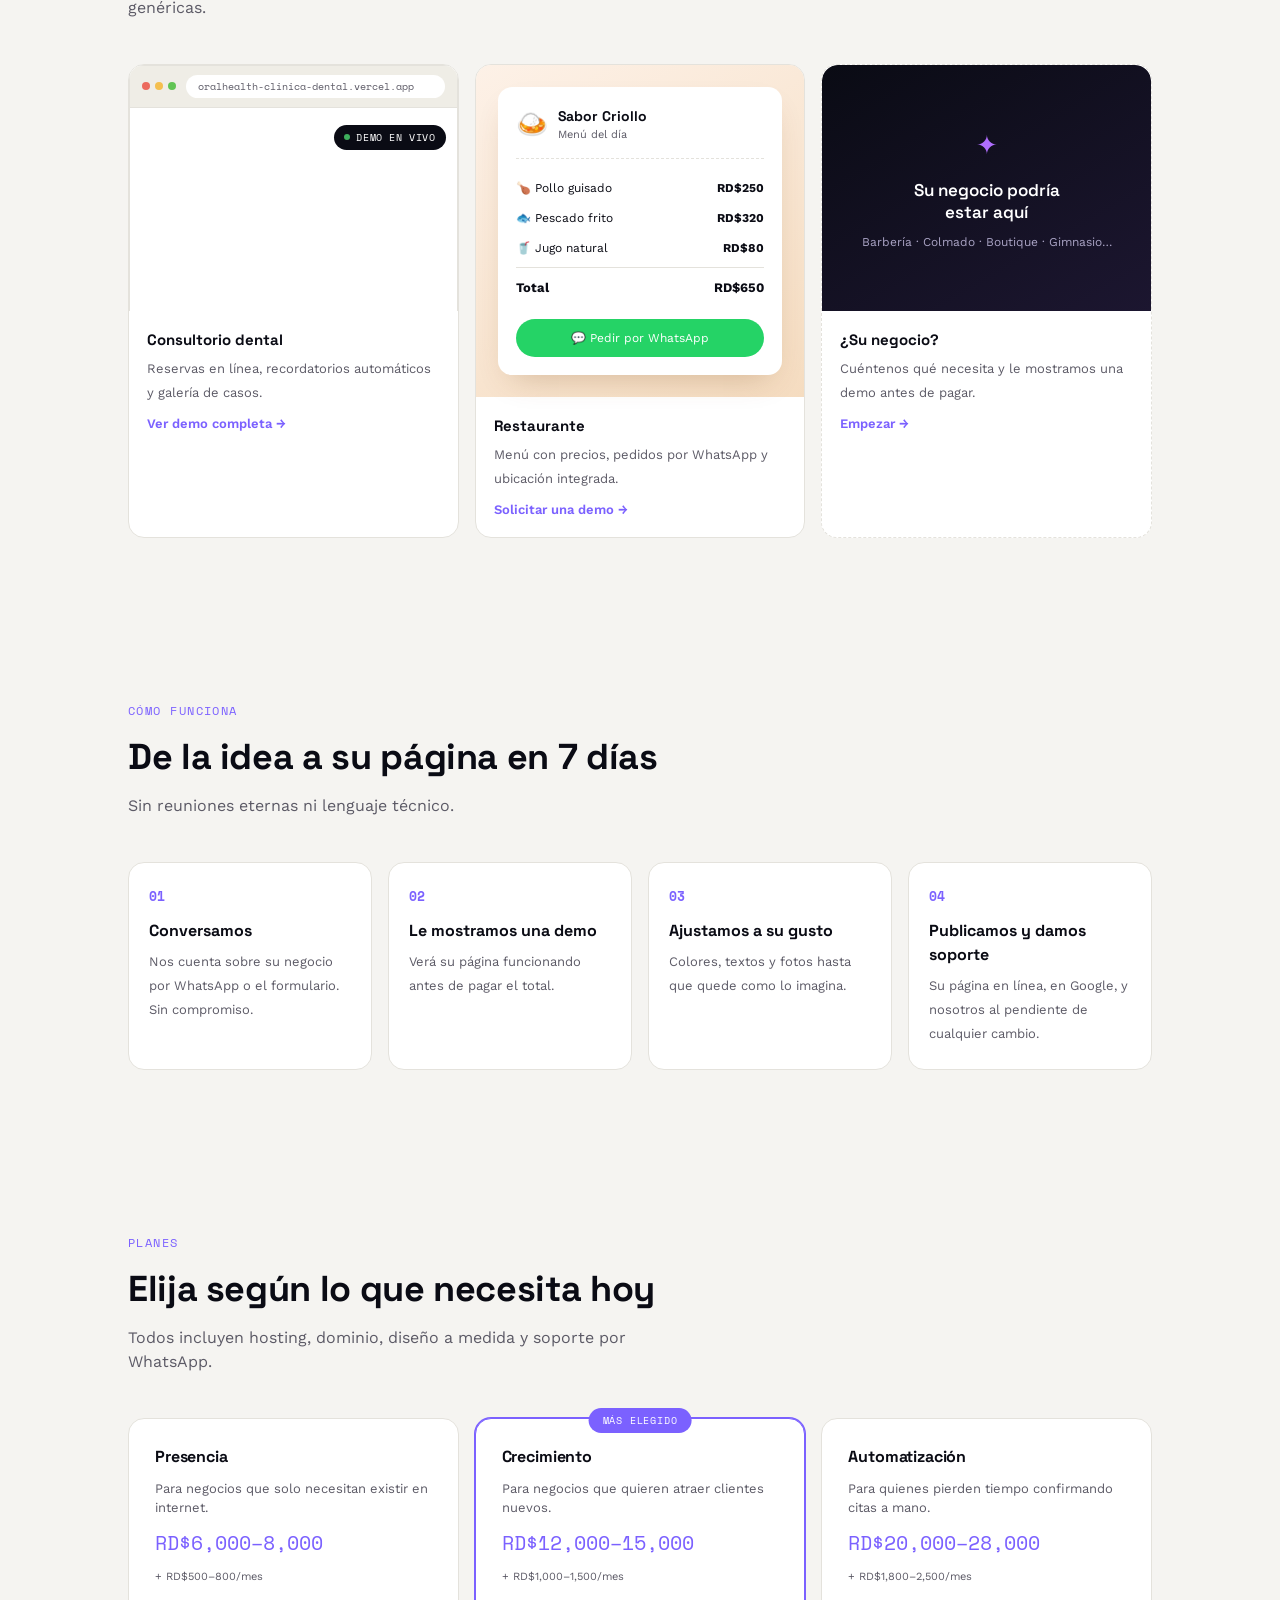
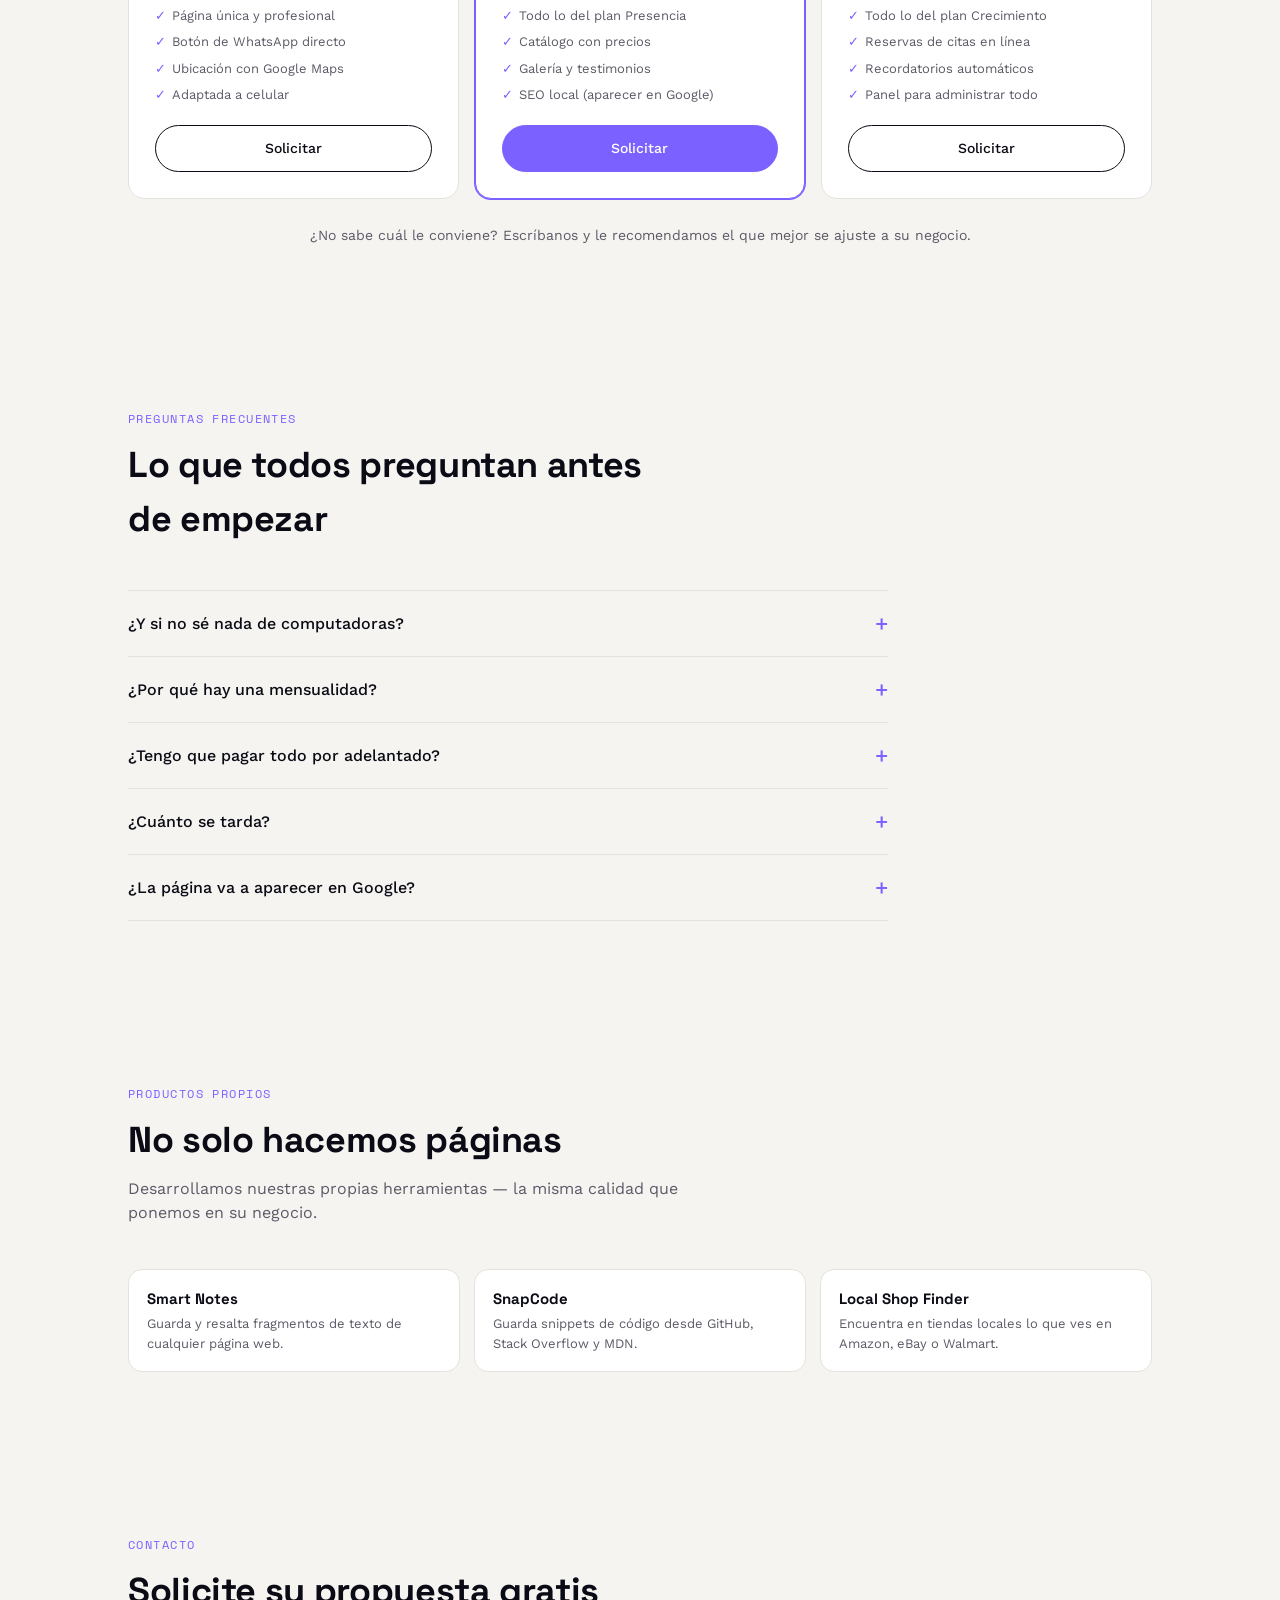
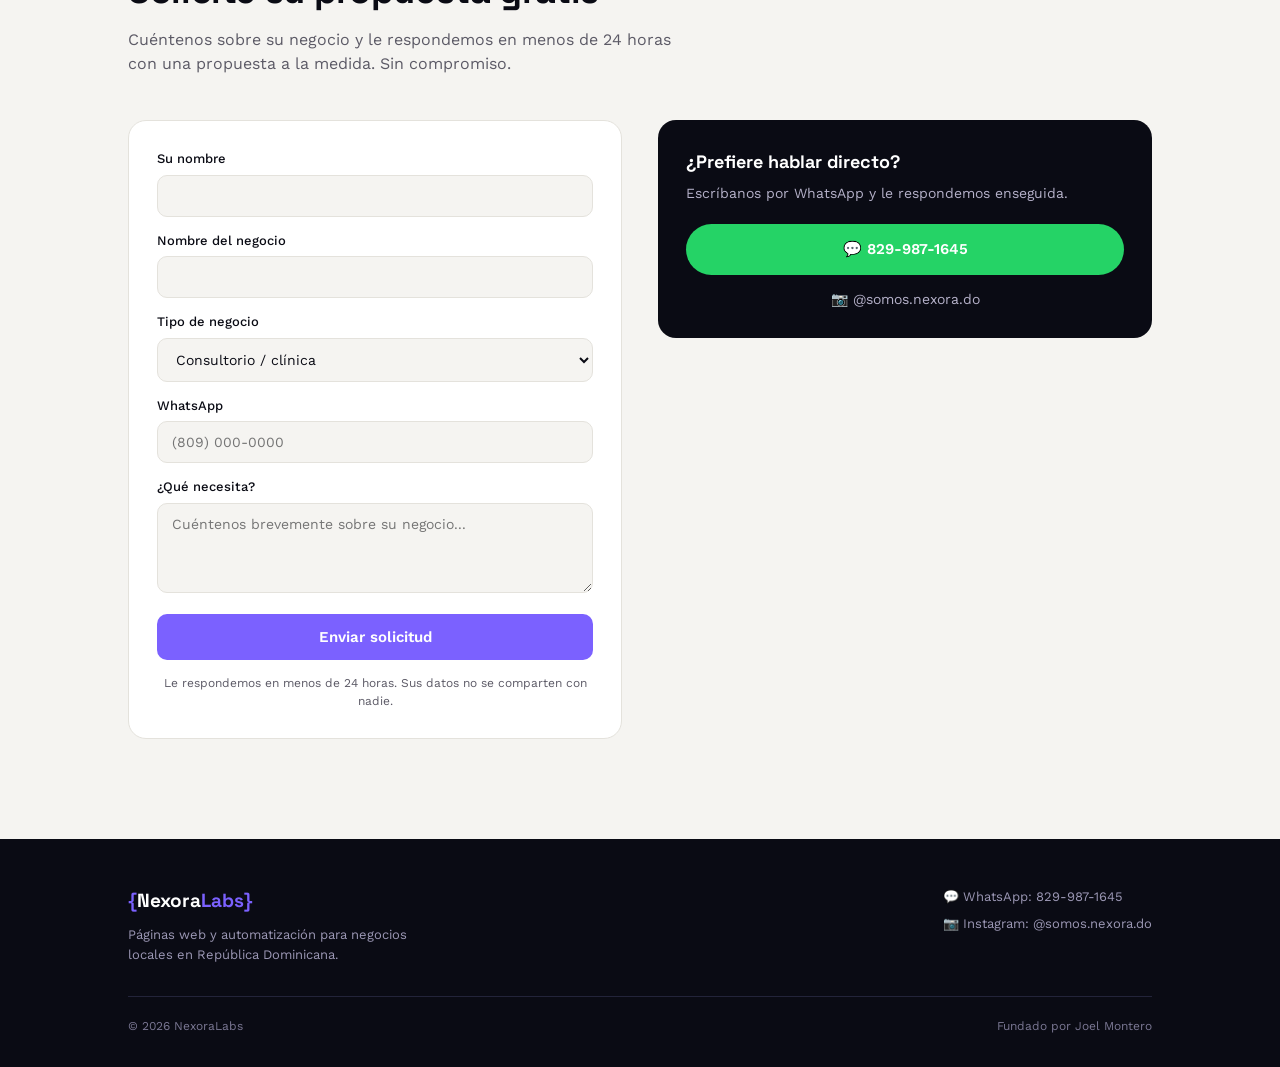
==== commit 0d59c8ce: "Update stylesheet version, enhance portfolio layout with browser frame and menu mockup styles" ====
--- a/index.html
+++ b/index.html
@@ -22,7 +22,7 @@
 <link rel="icon" type="image/svg+xml" href="data:image/svg+xml,%3Csvg xmlns='http://www.w3.org/2000/svg' viewBox='0 0 64 64'%3E%3Crect width='64' height='64' rx='14' fill='%230A0B14'/%3E%3Ctext x='32' y='42' font-family='monospace' font-size='30' font-weight='700' fill='%237B61FF' text-anchor='middle'%3E%7B%7D%3C/text%3E%3C/svg%3E">
 <link rel="preconnect" href="https://fonts.googleapis.com">
 <link href="https://fonts.googleapis.com/css2?family=Space+Grotesk:wght@500;600;700&family=Work+Sans:wght@400;500;600&family=Space+Mono:wght@400;700&display=swap" rel="stylesheet">
-<link rel="stylesheet" href="styles.css?v=6">
+<link rel="stylesheet" href="styles.css?v=7">
 </head>
 <body>
 
@@ -108,31 +108,35 @@
     <p>Cada página se diseña a la medida del negocio — no usamos plantillas genéricas.</p>
   </div>
   <div class="work-grid">
-    <a href="https://oralhealth-clinica-dental.vercel.app/" class="work-card" target="_blank" rel="noopener">
-      <div class="work-preview work-dental">
-        <div class="work-mock">
-          <div class="mock-bar"></div>
-          <div class="mock-title">Sonría con confianza</div>
-          <div class="mock-line"></div>
-          <div class="mock-line short"></div>
-          <div class="mock-btn">Reservar cita</div>
+    <a href="https://oralhealth-clinica-dental.vercel.app/" class="work-card work-card-live" target="_blank" rel="noopener">
+      <div class="browser-frame">
+        <div class="browser-bar">
+          <div class="browser-dots"><span></span><span></span><span></span></div>
+          <div class="browser-url">oralhealth-clinica-dental.vercel.app</div>
         </div>
-        <span class="work-badge">Demo en vivo</span>
-      </div>
+        <div class="browser-view">
+          <iframe src="https://oralhealth-clinica-dental.vercel.app/" loading="lazy" title="Demo consultorio dental"></iframe>
+        </div>
+      </div>
+      <span class="work-badge">Demo en vivo</span>
       <div class="work-info">
         <b>Consultorio dental</b>
         <span>Reservas en línea, recordatorios automáticos y galería de casos.</span>
         <span class="work-link">Ver demo completa →</span>
       </div>
     </a>
-    <a href="#contacto" class="work-card">
+    <a href="#contacto" class="work-card work-card-restaurant">
       <div class="work-preview work-food">
-        <div class="work-mock">
-          <div class="mock-bar"></div>
-          <div class="mock-title">Menú del día</div>
-          <div class="mock-line"></div>
-          <div class="mock-line short"></div>
-          <div class="mock-btn">Pedir por WhatsApp</div>
+        <div class="menu-mock">
+          <div class="menu-mock-head">
+            <span class="menu-mock-emoji">🍛</span>
+            <div><div class="menu-mock-name">Sabor Criollo</div><div class="menu-mock-sub">Menú del día</div></div>
+          </div>
+          <div class="menu-mock-item"><span>🍗 Pollo guisado</span><b>RD$250</b></div>
+          <div class="menu-mock-item"><span>🐟 Pescado frito</span><b>RD$320</b></div>
+          <div class="menu-mock-item"><span>🥤 Jugo natural</span><b>RD$80</b></div>
+          <div class="menu-mock-total"><span>Total</span><b>RD$650</b></div>
+          <div class="mock-btn mock-btn-wa">💬 Pedir por WhatsApp</div>
         </div>
       </div>
       <div class="work-info">
@@ -141,14 +145,12 @@
         <span class="work-link">Solicitar una demo →</span>
       </div>
     </a>
-    <a href="#contacto" class="work-card">
-      <div class="work-preview work-shop">
-        <div class="work-mock">
-          <div class="mock-bar"></div>
-          <div class="mock-title">Su negocio aquí</div>
-          <div class="mock-line"></div>
-          <div class="mock-line short"></div>
-          <div class="mock-btn">Empezar ahora</div>
+    <a href="#contacto" class="work-card work-card-next">
+      <div class="work-preview work-next">
+        <div class="next-mock">
+          <div class="next-icon">✦</div>
+          <div class="next-title">Su negocio podría<br>estar aquí</div>
+          <div class="next-sub">Barbería · Colmado · Boutique · Gimnasio…</div>
         </div>
       </div>
       <div class="work-info">
@@ -354,6 +356,6 @@
   <span class="wa-label">Escríbenos</span>
 </a>
 
-<script src="script.js?v=5"></script>
+<script src="script.js?v=6"></script>
 </body>
 </html>
--- a/styles.css
+++ b/styles.css
@@ -247,4 +247,64 @@
 }
 .work-badge::before{content:''; width:6px; height:6px; border-radius:50%; background:#3EAE5C; animation:blink 1.6s infinite;}
 .work-link{display:block; margin-top:10px; color:var(--violet) !important; font-weight:600; font-size:13px;}
-.work-card:hover .work-link{text-decoration:underline;}+.work-card:hover .work-link{text-decoration:underline;}
+
+/* ===== PORTAFOLIO — versión visual mejorada ===== */
+
+.work-card{position:relative;}
+
+/* Marco de navegador con iframe real (demo dental) */
+.browser-frame{
+  aspect-ratio:4/3; border-radius:12px 12px 0 0; overflow:hidden;
+  background:#fff; border:1px solid var(--line); border-bottom:none;
+  display:flex; flex-direction:column;
+}
+.browser-bar{
+  display:flex; align-items:center; gap:10px;
+  padding:9px 12px; background:#EFEDE6; border-bottom:1px solid var(--line); flex-shrink:0;
+}
+.browser-dots{display:flex; gap:5px;}
+.browser-dots span{width:8px; height:8px; border-radius:50%; background:#D8D4C8;}
+.browser-dots span:nth-child(1){background:#EC6A5E;}
+.browser-dots span:nth-child(2){background:#F4BF4F;}
+.browser-dots span:nth-child(3){background:#61C454;}
+.browser-url{
+  flex:1; background:#fff; border-radius:100px; padding:4px 12px;
+  font-family:'Space Mono',monospace; font-size:10px; color:var(--text-soft);
+  overflow:hidden; text-overflow:ellipsis; white-space:nowrap;
+}
+.browser-view{flex:1; position:relative; overflow:hidden; background:#fff;}
+.browser-view iframe{
+  border:0; width:250%; height:250%;
+  transform:scale(0.4); transform-origin:top left;
+  pointer-events:none;
+}
+.work-card-live .work-badge{top:60px;}
+
+/* Mockup de restaurante — recibo/menú */
+.work-food{background:linear-gradient(150deg,#FDF1E7,#F5DCC0); padding:22px;}
+.menu-mock{background:#fff; border-radius:14px; padding:18px; width:100%; box-shadow:0 14px 30px -14px rgba(120,70,20,0.3);}
+.menu-mock-head{display:flex; align-items:center; gap:10px; margin-bottom:14px; padding-bottom:14px; border-bottom:1px dashed var(--line);}
+.menu-mock-emoji{font-size:26px;}
+.menu-mock-name{font-family:'Space Grotesk',sans-serif; font-weight:700; font-size:14px;}
+.menu-mock-sub{font-size:11px; color:var(--text-soft);}
+.menu-mock-item{display:flex; justify-content:space-between; font-size:12px; padding:6px 0; color:var(--ink);}
+.menu-mock-total{display:flex; justify-content:space-between; font-size:13px; font-weight:700; padding:10px 0; margin-top:4px; border-top:1px solid var(--line);}
+.mock-btn-wa{background:#25D366; margin-top:12px; text-align:center; display:block; font-size:12px; padding:10px;}
+
+/* Tarjeta "su negocio aquí" */
+.work-next{
+  background:linear-gradient(150deg,var(--ink),#1C1630);
+  display:flex; align-items:center; justify-content:center; padding:30px;
+}
+.next-mock{text-align:center; color:#fff;}
+.next-icon{font-size:26px; color:var(--lila); margin-bottom:14px; animation:sparkle 2.4s ease-in-out infinite;}
+@keyframes sparkle{0%,100%{opacity:0.6; transform:scale(1);} 50%{opacity:1; transform:scale(1.15);}}
+.next-title{font-family:'Space Grotesk',sans-serif; font-weight:600; font-size:17px; line-height:1.3; margin-bottom:10px;}
+.next-sub{font-size:12px; color:#A9A3C4;}
+.work-card-next{border:1px dashed var(--line);}
+.work-card-next .work-preview{border-radius:16px 16px 0 0;}
+
+@media(max-width:600px){
+  .browser-view iframe{width:280%; height:280%; transform:scale(0.36);}
+}
